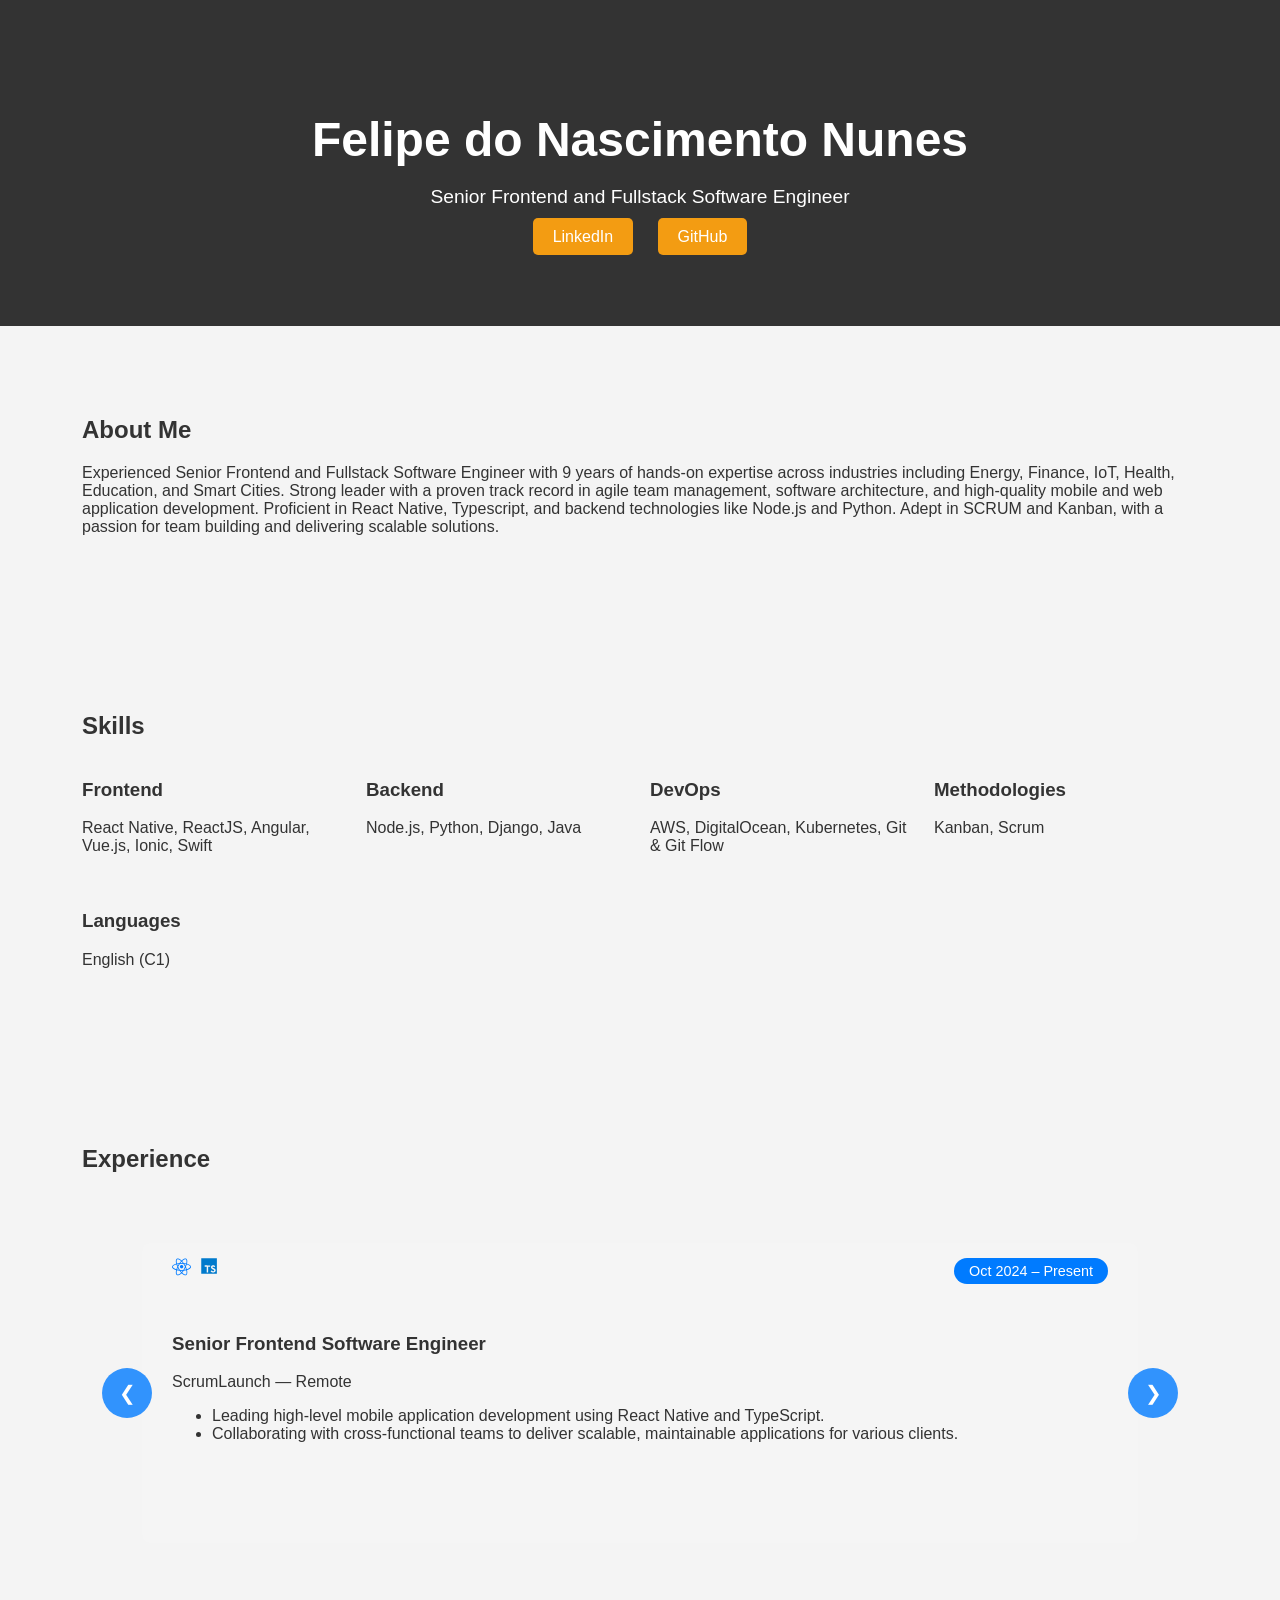
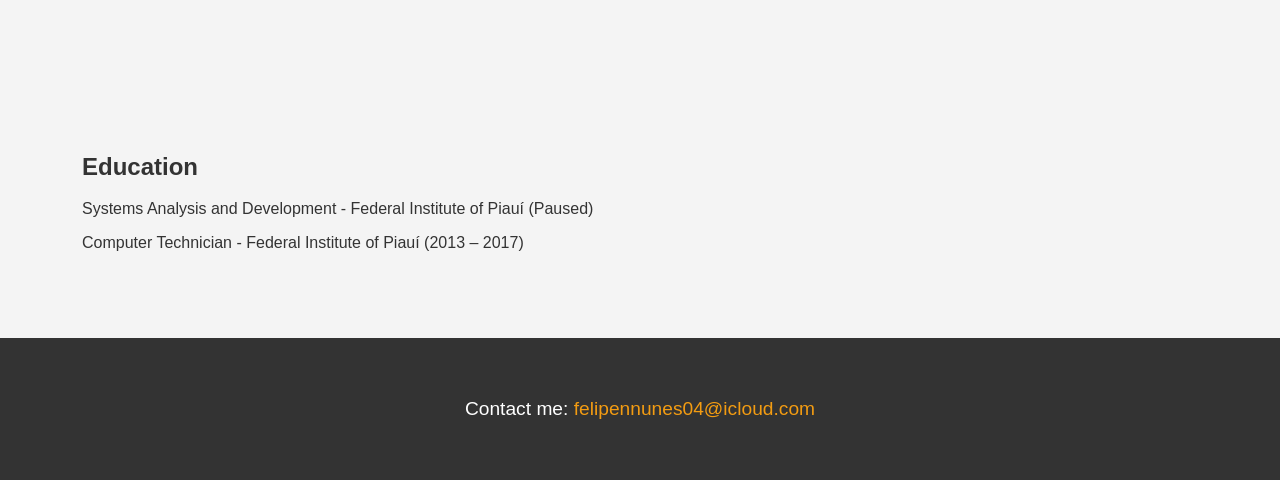
==== index.html @ 733cd01a "feat: create personal website" ====
<!DOCTYPE html>
<html lang="en">
<head>
  <meta charset="UTF-8">
  <meta name="viewport" content="width=device-width, initial-scale=1.0">
  <title>Felipe Nunes Portfolio</title>
  <link rel="stylesheet" href="styles.css">
  <link rel="stylesheet" href="https://cdnjs.cloudflare.com/ajax/libs/font-awesome/6.5.1/css/all.min.css">
</head>
<body>
  <header class="fade-in">
    <div class="container">
      <h1>Felipe do Nascimento Nunes</h1>
      <p>Senior Frontend and Fullstack Software Engineer</p>
      <a href="https://www.linkedin.com/in/felipennunes04" target="_blank">LinkedIn</a>
      <a href="https://github.com/FelipeNunes04" target="_blank">GitHub</a>
    </div>
  </header>

  <section id="about" class="fade-in">
    <div class="container">
      <h2>About Me</h2>
      <p>Experienced Senior Frontend and Fullstack Software Engineer with 9 years of hands-on expertise across industries including Energy, Finance, IoT, Health, Education, and Smart Cities. Strong leader with a proven track record in agile team management, software architecture, and high-quality mobile and web application development. Proficient in React Native, Typescript, and backend technologies like Node.js and Python. Adept in SCRUM and Kanban, with a passion for team building and delivering scalable solutions.</p>
    </div>
  </section>

  <section id="skills" class="fade-in">
    <div class="container">
      <h2>Skills</h2>
      <div class="skills-grid">
        <div>
          <h3>Frontend</h3>
          <p>React Native, ReactJS, Angular, Vue.js, Ionic, Swift</p>
        </div>
        <div>
          <h3>Backend</h3>
          <p>Node.js, Python, Django, Java</p>
        </div>
        <div>
          <h3>DevOps</h3>
          <p>AWS, DigitalOcean, Kubernetes, Git & Git Flow</p>
        </div>
        <div>
          <h3>Methodologies</h3>
          <p>Kanban, Scrum</p>
        </div>
        <div>
          <h3>Languages</h3>
          <p>English (C1)</p>
        </div>
      </div>
    </div>
  </section>

  <section id="experience" class="fade-in">
    <div class="container">
      <h2>Experience</h2>
      <div class="carousel-container">
        <button class="carousel-nav prev" aria-label="Previous">&#10094;</button>
        <div class="carousel">
          <div class="carousel-track">
            <div class="carousel-item active">
              <div class="experience-date">Oct 2024 – Present</div>
              <div class="tech-icons">
                <i class="fab fa-react" title="React Native"></i>
                <svg class="tech-icon" viewBox="0 0 128 128" title="TypeScript">
                    <path fill="#007acc" d="M2 63.91v62.5h125v-125H2zm100.73-5a15.56 15.56 0 017.82 4.5 20.58 20.58 0 013 4c0 .16-5.4 3.81-8.69 5.85-.12.08-.6-.44-1.13-1.23a7.09 7.09 0 00-5.87-3.53c-3.79-.26-6.23 1.73-6.21 5a4.58 4.58 0 00.54 2.34c.83 1.73 2.38 2.76 7.24 4.86 8.95 3.85 12.78 6.39 15.16 10 2.66 4 3.25 10.46 1.45 15.24-2 5.2-6.9 8.73-13.83 9.9a38.32 38.32 0 01-9.52-.1A23 23 0 0180 109.19c-1.15-1.27-3.39-4.58-3.25-4.82a9.34 9.34 0 011.15-.73l4.6-2.64 3.59-2.08.75 1.11a16.78 16.78 0 004.74 4.54c4 2.1 9.46 1.81 12.16-.62a5.43 5.43 0 00.69-6.92c-1-1.39-3-2.56-8.59-5-6.45-2.78-9.23-4.5-11.77-7.24a16.48 16.48 0 01-3.43-6.25 25 25 0 01-.22-8c1.33-6.23 6-10.58 12.82-11.87a31.66 31.66 0 019.49.26zm-29.34 5.24v5.12H57.16v46.23H45.65V69.26H29.38v-5a49.19 49.19 0 01.14-5.16c.06-.08 10-.12 22-.1h21.81z"/>
                </svg>
              </div>
              <h3>Senior Frontend Software Engineer</h3>
              <p>ScrumLaunch — Remote</p>
              <ul>
                <li>Leading high-level mobile application development using React Native and TypeScript.</li>
                <li>Collaborating with cross-functional teams to deliver scalable, maintainable applications for various clients.</li>
              </ul>
            </div>
            <div class="carousel-item">
              <div class="experience-date">Aug 2022 – Aug 2024</div>
              <div class="tech-icons">
                <i class="fab fa-react" title="React Native"></i>
                <svg class="tech-icon" viewBox="0 0 128 128" title="TypeScript">
                    <path fill="#007acc" d="M2 63.91v62.5h125v-125H2zm100.73-5a15.56 15.56 0 017.82 4.5 20.58 20.58 0 013 4c0 .16-5.4 3.81-8.69 5.85-.12.08-.6-.44-1.13-1.23a7.09 7.09 0 00-5.87-3.53c-3.79-.26-6.23 1.73-6.21 5a4.58 4.58 0 00.54 2.34c.83 1.73 2.38 2.76 7.24 4.86 8.95 3.85 12.78 6.39 15.16 10 2.66 4 3.25 10.46 1.45 15.24-2 5.2-6.9 8.73-13.83 9.9a38.32 38.32 0 01-9.52-.1A23 23 0 0180 109.19c-1.15-1.27-3.39-4.58-3.25-4.82a9.34 9.34 0 011.15-.73l4.6-2.64 3.59-2.08.75 1.11a16.78 16.78 0 004.74 4.54c4 2.1 9.46 1.81 12.16-.62a5.43 5.43 0 00.69-6.92c-1-1.39-3-2.56-8.59-5-6.45-2.78-9.23-4.5-11.77-7.24a16.48 16.48 0 01-3.43-6.25 25 25 0 01-.22-8c1.33-6.23 6-10.58 12.82-11.87a31.66 31.66 0 019.49.26zm-29.34 5.24v5.12H57.16v46.23H45.65V69.26H29.38v-5a49.19 49.19 0 01.14-5.16c.06-.08 10-.12 22-.1h21.81z"/>
                </svg>
              </div>
              <h3>Specialist Frontend Software Engineer</h3>
              <p>QAT Global — Remote</p>
              <ul>
                <li>Delivered high-performance mobile applications with React Native, Expo, and TypeScript.</li>
                <li>Led frontend development for large-scale projects, optimizing user experiences and performance.</li>
              </ul>
            </div>
            <div class="carousel-item">
              <div class="experience-date">Feb 2021 – Aug 2022</div>
              <div class="tech-icons">
                <i class="fab fa-react" title="React Native"></i>
                <i class="fab fa-node" title="Node.js"></i>
                <svg class="tech-icon" viewBox="0 0 128 128" title="TypeScript">
                    <path fill="#007acc" d="M2 63.91v62.5h125v-125H2zm100.73-5a15.56 15.56 0 017.82 4.5 20.58 20.58 0 013 4c0 .16-5.4 3.81-8.69 5.85-.12.08-.6-.44-1.13-1.23a7.09 7.09 0 00-5.87-3.53c-3.79-.26-6.23 1.73-6.21 5a4.58 4.58 0 00.54 2.34c.83 1.73 2.38 2.76 7.24 4.86 8.95 3.85 12.78 6.39 15.16 10 2.66 4 3.25 10.46 1.45 15.24-2 5.2-6.9 8.73-13.83 9.9a38.32 38.32 0 01-9.52-.1A23 23 0 0180 109.19c-1.15-1.27-3.39-4.58-3.25-4.82a9.34 9.34 0 011.15-.73l4.6-2.64 3.59-2.08.75 1.11a16.78 16.78 0 004.74 4.54c4 2.1 9.46 1.81 12.16-.62a5.43 5.43 0 00.69-6.92c-1-1.39-3-2.56-8.59-5-6.45-2.78-9.23-4.5-11.77-7.24a16.48 16.48 0 01-3.43-6.25 25 25 0 01-.22-8c1.33-6.23 6-10.58 12.82-11.87a31.66 31.66 0 019.49.26zm-29.34 5.24v5.12H57.16v46.23H45.65V69.26H29.38v-5a49.19 49.19 0 01.14-5.16c.06-.08 10-.12 22-.1h21.81z"/>
                </svg>
                <i class="fab fa-aws" title="AWS"></i>
                <i class="fas fa-cubes" title="Kubernetes"></i>
              </div>
              <h3>Senior Fullstack Software Engineer</h3>
              <p>Invillia — Remote</p>
              <ul>
                <li>Designed and built scalable solutions using React Native, Node.js, and TypeScript.</li>
                <li>Implemented API solutions on AWS and managed containerized environments with Kubernetes.</li>
                <li>Collaborated with global teams to deliver products with a focus on cloud-native architecture.</li>
              </ul>
            </div>
            <div class="carousel-item">
              <div class="experience-date">Nov 2019 – Oct 2020</div>
              <div class="tech-icons">
                <i class="fab fa-react" title="React Native"></i>
                <svg class="tech-icon" viewBox="0 0 128 128" title="TypeScript">
                    <path fill="#007acc" d="M2 63.91v62.5h125v-125H2zm100.73-5a15.56 15.56 0 017.82 4.5 20.58 20.58 0 013 4c0 .16-5.4 3.81-8.69 5.85-.12.08-.6-.44-1.13-1.23a7.09 7.09 0 00-5.87-3.53c-3.79-.26-6.23 1.73-6.21 5a4.58 4.58 0 00.54 2.34c.83 1.73 2.38 2.76 7.24 4.86 8.95 3.85 12.78 6.39 15.16 10 2.66 4 3.25 10.46 1.45 15.24-2 5.2-6.9 8.73-13.83 9.9a38.32 38.32 0 01-9.52-.1A23 23 0 0180 109.19c-1.15-1.27-3.39-4.58-3.25-4.82a9.34 9.34 0 011.15-.73l4.6-2.64 3.59-2.08.75 1.11a16.78 16.78 0 004.74 4.54c4 2.1 9.46 1.81 12.16-.62a5.43 5.43 0 00.69-6.92c-1-1.39-3-2.56-8.59-5-6.45-2.78-9.23-4.5-11.77-7.24a16.48 16.48 0 01-3.43-6.25 25 25 0 01-.22-8c1.33-6.23 6-10.58 12.82-11.87a31.66 31.66 0 019.49.26zm-29.34 5.24v5.12H57.16v46.23H45.65V69.26H29.38v-5a49.19 49.19 0 01.14-5.16c.06-.08 10-.12 22-.1h21.81z"/>
                </svg>
              </div>
              <h3>Freelance Mobile Developer</h3>
              <p>Agência Empire — Remote</p>
              <ul>
                <li>Developed the Rastrek mobile application for Android and iOS platforms using React Native and TypeScript.</li>
                <li>Managed the end-to-end mobile development process from design to deployment.</li>
              </ul>
            </div>
            <div class="carousel-item">
              <div class="experience-date">Mar 2019 – Feb 2021</div>
              <div class="tech-icons">
                <i class="fab fa-react" title="React Native"></i>
                <i class="fab fa-angular" title="Angular"></i>
                <i class="fab fa-python" title="Python"></i>
                <svg class="tech-icon" viewBox="0 0 128 128" title="TypeScript">
                    <path fill="#007acc" d="M2 63.91v62.5h125v-125H2zm100.73-5a15.56 15.56 0 017.82 4.5 20.58 20.58 0 013 4c0 .16-5.4 3.81-8.69 5.85-.12.08-.6-.44-1.13-1.23a7.09 7.09 0 00-5.87-3.53c-3.79-.26-6.23 1.73-6.21 5a4.58 4.58 0 00.54 2.34c.83 1.73 2.38 2.76 7.24 4.86 8.95 3.85 12.78 6.39 15.16 10 2.66 4 3.25 10.46 1.45 15.24-2 5.2-6.9 8.73-13.83 9.9a38.32 38.32 0 01-9.52-.1A23 23 0 0180 109.19c-1.15-1.27-3.39-4.58-3.25-4.82a9.34 9.34 0 011.15-.73l4.6-2.64 3.59-2.08.75 1.11a16.78 16.78 0 004.74 4.54c4 2.1 9.46 1.81 12.16-.62a5.43 5.43 0 00.69-6.92c-1-1.39-3-2.56-8.59-5-6.45-2.78-9.23-4.5-11.77-7.24a16.48 16.48 0 01-3.43-6.25 25 25 0 01-.22-8c1.33-6.23 6-10.58 12.82-11.87a31.66 31.66 0 019.49.26zm-29.34 5.24v5.12H57.16v46.23H45.65V69.26H29.38v-5a49.19 49.19 0 01.14-5.16c.06-.08 10-.12 22-.1h21.81z"/>
                </svg>
              </div>
              <h3>Senior Fullstack Software Engineer</h3>
              <p>Zasso Group — Remote</p>
              <ul>
                <li>Contributed to internal product development using React Native for mobile, and Django and Angular for web platforms.</li>
                <li>Designed cloud architecture solutions on AWS.</li>
              </ul>
            </div>
            <div class="carousel-item">
              <div class="experience-date">Dec 2018 – Aug 2020</div>
              <div class="tech-icons">
                <i class="fab fa-react" title="React Native"></i>
                <i class="fab fa-vuejs" title="Vue.js"></i>
                <i class="fab fa-node" title="Node.js"></i>
              </div>
              <h3>Fullstack Freelance Developer</h3>
              <p>Organize-Here — Remote</p>
              <ul>
                <li>Worked on app development using React Native, Vue.js, and Node.js.</li>
                <li>Delivered optimized and scalable solutions to enhance user experiences.</li>
              </ul>
            </div>
            <div class="carousel-item">
              <div class="experience-date">Dec 2018 – Mar 2019</div>
              <div class="tech-icons">
                <i class="fab fa-angular" title="Angular"></i>
                <i class="fab fa-python" title="Python"></i>
                <svg class="tech-icon" viewBox="0 0 128 128" title="TypeScript">
                    <path fill="#007acc" d="M2 63.91v62.5h125v-125H2zm100.73-5a15.56 15.56 0 017.82 4.5 20.58 20.58 0 013 4c0 .16-5.4 3.81-8.69 5.85-.12.08-.6-.44-1.13-1.23a7.09 7.09 0 00-5.87-3.53c-3.79-.26-6.23 1.73-6.21 5a4.58 4.58 0 00.54 2.34c.83 1.73 2.38 2.76 7.24 4.86 8.95 3.85 12.78 6.39 15.16 10 2.66 4 3.25 10.46 1.45 15.24-2 5.2-6.9 8.73-13.83 9.9a38.32 38.32 0 01-9.52-.1A23 23 0 0180 109.19c-1.15-1.27-3.39-4.58-3.25-4.82a9.34 9.34 0 011.15-.73l4.6-2.64 3.59-2.08.75 1.11a16.78 16.78 0 004.74 4.54c4 2.1 9.46 1.81 12.16-.62a5.43 5.43 0 00.69-6.92c-1-1.39-3-2.56-8.59-5-6.45-2.78-9.23-4.5-11.77-7.24a16.48 16.48 0 01-3.43-6.25 25 25 0 01-.22-8c1.33-6.23 6-10.58 12.82-11.87a31.66 31.66 0 019.49.26zm-29.34 5.24v5.12H57.16v46.23H45.65V69.26H29.38v-5a49.19 49.19 0 01.14-5.16c.06-.08 10-.12 22-.1h21.81z"/>
                </svg>
              </div>
              <h3>Contracted Fullstack Developer</h3>
              <p>Camaro Electric — Remote</p>
              <ul>
                <li>Developed client projects utilizing Python with Django and Angular, focusing on delivering efficient solutions.</li>
              </ul>
            </div>
            <div class="carousel-item">
              <div class="experience-date">Mar 2018 – Nov 2018</div>
              <div class="tech-icons">
                <i class="fab fa-swift" title="Swift"></i>
                <i class="fab fa-python" title="Python"></i>
                <i class="fab fa-angular" title="Angular"></i>
                <svg class="tech-icon" viewBox="0 0 128 128" title="TypeScript">
                    <path fill="#007acc" d="M2 63.91v62.5h125v-125H2zm100.73-5a15.56 15.56 0 017.82 4.5 20.58 20.58 0 013 4c0 .16-5.4 3.81-8.69 5.85-.12.08-.6-.44-1.13-1.23a7.09 7.09 0 00-5.87-3.53c-3.79-.26-6.23 1.73-6.21 5a4.58 4.58 0 00.54 2.34c.83 1.73 2.38 2.76 7.24 4.86 8.95 3.85 12.78 6.39 15.16 10 2.66 4 3.25 10.46 1.45 15.24-2 5.2-6.9 8.73-13.83 9.9a38.32 38.32 0 01-9.52-.1A23 23 0 0180 109.19c-1.15-1.27-3.39-4.58-3.25-4.82a9.34 9.34 0 011.15-.73l4.6-2.64 3.59-2.08.75 1.11a16.78 16.78 0 004.74 4.54c4 2.1 9.46 1.81 12.16-.62a5.43 5.43 0 00.69-6.92c-1-1.39-3-2.56-8.59-5-6.45-2.78-9.23-4.5-11.77-7.24a16.48 16.48 0 01-3.43-6.25 25 25 0 01-.22-8c1.33-6.23 6-10.58 12.82-11.87a31.66 31.66 0 019.49.26zm-29.34 5.24v5.12H57.16v46.23H45.65V69.26H29.38v-5a49.19 49.19 0 01.14-5.16c.06-.08 10-.12 22-.1h21.81z"/>
                </svg>
              </div>
              <h3>Freelance Fullstack Developer</h3>
              <p>DV&T Solutions — Remote</p>
              <ul>
                <li>Led development of iOS applications with Swift and backend APIs using Django and Angular.</li>
              </ul>
            </div>
            <div class="carousel-item">
              <div class="experience-date">Nov 2017 – Dec 2018</div>
              <div class="tech-icons">
                <i class="fab fa-python" title="Python"></i>
                <i class="fab fa-node" title="Node.js"></i>
                <i class="fab fa-angular" title="Angular"></i>
                <svg class="tech-icon" viewBox="0 0 128 128" title="TypeScript">
                    <path fill="#007acc" d="M2 63.91v62.5h125v-125H2zm100.73-5a15.56 15.56 0 017.82 4.5 20.58 20.58 0 013 4c0 .16-5.4 3.81-8.69 5.85-.12.08-.6-.44-1.13-1.23a7.09 7.09 0 00-5.87-3.53c-3.79-.26-6.23 1.73-6.21 5a4.58 4.58 0 00.54 2.34c.83 1.73 2.38 2.76 7.24 4.86 8.95 3.85 12.78 6.39 15.16 10 2.66 4 3.25 10.46 1.45 15.24-2 5.2-6.9 8.73-13.83 9.9a38.32 38.32 0 01-9.52-.1A23 23 0 0180 109.19c-1.15-1.27-3.39-4.58-3.25-4.82a9.34 9.34 0 011.15-.73l4.6-2.64 3.59-2.08.75 1.11a16.78 16.78 0 004.74 4.54c4 2.1 9.46 1.81 12.16-.62a5.43 5.43 0 00.69-6.92c-1-1.39-3-2.56-8.59-5-6.45-2.78-9.23-4.5-11.77-7.24a16.48 16.48 0 01-3.43-6.25 25 25 0 01-.22-8c1.33-6.23 6-10.58 12.82-11.87a31.66 31.66 0 019.49.26zm-29.34 5.24v5.12H57.16v46.23H45.65V69.26H29.38v-5a49.19 49.19 0 01.14-5.16c.06-.08 10-.12 22-.1h21.81z"/>
                </svg>
                <i class="fab fa-vuejs" title="Vue.js"></i>
              </div>
              <h3>Fullstack Developer</h3>
              <p>Mambee's Software Factory, Federal Institute of Piauí — Remote</p>
              <ul>
                <li>Worked on multiple customer projects using Python (Django), Node.js, Angular, and Vue.js.</li>
                <li>Designed and implemented fullstack solutions for various clients.</li>
              </ul>
            </div>
            <div class="carousel-item">
              <div class="experience-date">Nov 2017 – Apr 2018</div>
              <div class="tech-icons">
                <i class="fab fa-angular" title="Angular"></i>
                <svg class="tech-icon" viewBox="0 0 128 128" title="TypeScript">
                    <path fill="#007acc" d="M2 63.91v62.5h125v-125H2zm100.73-5a15.56 15.56 0 017.82 4.5 20.58 20.58 0 013 4c0 .16-5.4 3.81-8.69 5.85-.12.08-.6-.44-1.13-1.23a7.09 7.09 0 00-5.87-3.53c-3.79-.26-6.23 1.73-6.21 5a4.58 4.58 0 00.54 2.34c.83 1.73 2.38 2.76 7.24 4.86 8.95 3.85 12.78 6.39 15.16 10 2.66 4 3.25 10.46 1.45 15.24-2 5.2-6.9 8.73-13.83 9.9a38.32 38.32 0 01-9.52-.1A23 23 0 0180 109.19c-1.15-1.27-3.39-4.58-3.25-4.82a9.34 9.34 0 011.15-.73l4.6-2.64 3.59-2.08.75 1.11a16.78 16.78 0 004.74 4.54c4 2.1 9.46 1.81 12.16-.62a5.43 5.43 0 00.69-6.92c-1-1.39-3-2.56-8.59-5-6.45-2.78-9.23-4.5-11.77-7.24a16.48 16.48 0 01-3.43-6.25 25 25 0 01-.22-8c1.33-6.23 6-10.58 12.82-11.87a31.66 31.66 0 019.49.26zm-29.34 5.24v5.12H57.16v46.23H45.65V69.26H29.38v-5a49.19 49.19 0 01.14-5.16c.06-.08 10-.12 22-.1h21.81z"/>
                </svg>
              </div>
              <h3>Frontend Developer</h3>
              <p>Municipality of Picos, PI — Remote</p>
              <ul>
                <li>Contributed to the Blue Zone Project for the city hall using Angular.</li>
              </ul>
            </div>
            <div class="carousel-item">
              <div class="experience-date">Since 2015</div>
              <div class="tech-icons">
                <i class="fab fa-js" title="JavaScript"></i>
              </div>
              <h3>Freelance Developer</h3>
              <p>Various Clients (Brazil) — Remote</p>
              <ul>
                <li>Developed custom software solutions across multiple industries using a wide range of technologies.</li>
              </ul>
            </div>
          </div>
        </div>
        <button class="carousel-nav next" aria-label="Next">&#10095;</button>
      </div>
    </div>
  </section>

  <section id="education" class="fade-in">
    <div class="container">
      <h2>Education</h2>
      <p>Systems Analysis and Development - Federal Institute of Piauí (Paused)</p>
      <p>Computer Technician - Federal Institute of Piauí (2013 – 2017)</p>
    </div>
  </section>

  <footer class="fade-in">
    <div class="container">
      <p class="contact-me">Contact me: <a href="mailto:felipennunes04@icloud.com">felipennunes04@icloud.com</a></p>
    </div>
  </footer>

  <script src="scripts.js"></script>
</body>
</html>
---- styles.css ----
/* General styles */
body {
    font-family: 'Helvetica Neue', Arial, sans-serif;
    margin: 0;
    padding: 0;
    background-color: #f4f4f4;
    color: #333;
    animation: fadeIn 1s ease-in-out;
  }
  
  h1, h2 {
    font-family: 'Montserrat', sans-serif;
  }
  
  .container {
    width: 90%;
    max-width: 1200px;
    margin: 0 auto;
    padding: 20px 0;
  }
  
  header {
    text-align: center;
    background-color: #333;
    color: white;
    padding: 60px 0;
  }
  
  header h1 {
    font-size: 3em;
    margin-bottom: 10px;
  }
  
  header p {
    font-size: 1.2em;
    margin-bottom: 20px;
  }
  
  header a {
    margin: 0 10px;
    padding: 10px 20px;
    background-color: #f39c12;
    color: white;
    text-decoration: none;
    border-radius: 5px;
  }
  
  header a:hover {
    background-color: #e67e22;
  }
  
  section {
    padding: 50px 20px;
  }
  
  .skills-grid {
    display: grid;
    grid-template-columns: repeat(auto-fit, minmax(250px, 1fr));
    gap: 20px;
  }
  
  .carousel-container {
    position: relative;
    width: 100%;
    overflow: hidden;
    padding: 20px 60px;
    box-sizing: border-box;
  }
  
  .carousel {
    overflow: hidden;
    padding: 30px 0;
    margin: 0 -20px;
  }
  
  .carousel-track {
    display: flex;
    transition: transform 0.5s ease-in-out;
    gap: 40px;
    padding: 0 20px;
  }
  
  .carousel-item {
    flex: 0 0 100%;
    padding: 40px 30px;
    background: rgba(255, 255, 255, 0.05);
    border-radius: 8px;
    position: relative;
    min-height: 300px;
    box-sizing: border-box;
    opacity: 1;
    transform: scale(0.98);
    transition: transform 0.3s ease-in-out;
  }
  
  .experience-date {
    position: absolute;
    top: 15px;
    right: 30px;
    background: #007bff;
    color: white;
    padding: 5px 15px;
    border-radius: 20px;
    font-size: 0.9em;
  }
  
  .carousel-nav {
    position: absolute;
    top: 50%;
    transform: translateY(-50%);
    background: rgba(0, 123, 255, 0.8);
    border: none;
    color: white;
    padding: 20px;
    cursor: pointer;
    border-radius: 50%;
    z-index: 10;
    transition: background-color 0.3s;
    width: 50px;
    height: 50px;
    display: flex;
    align-items: center;
    justify-content: center;
    font-size: 20px;
  }
  
  .carousel-nav:hover {
    background: rgba(0, 123, 255, 1);
  }
  
  .carousel-nav.prev {
    left: 20px;
  }
  
  .carousel-nav.next {
    right: 20px;
  }
  
  .carousel-item.active {
    transform: scale(1);
  }
  
  .carousel-item:not(.active) {
    pointer-events: none;
  }
  
  footer {
    background-color: #333;
    color: white;
    text-align: center;
    padding: 20px;
  }
  
  /* Animations */
  @keyframes fadeIn {
    from { opacity: 0; }
    to { opacity: 1; }
  }
  
  .fade-in {
    animation: fadeIn 1.5s ease-in-out;
  }
  
  .contact-me {
    font-size: 1.2em;
    margin-top: 20px;
  }
  
  .contact-me a {
    color: #f39c12;
    text-decoration: none;
  }
  
  .contact-me a:hover {
    color: #e67e22;
  }
  
  .tech-icons {
    position: absolute;
    top: 15px;
    left: 30px;
    display: flex;
    gap: 10px;
  }
  
  .tech-icons i {
    font-size: 1.2rem;
    color: #007bff;
    transition: transform 0.2s ease-in-out;
  }
  
  .tech-icons i:hover {
    transform: scale(1.2);
    color: #0056b3;
  }
  
  .carousel-item h3 {
    margin-top: 50px;
  }
  
  .tech-icon {
    width: 1em;
    height: 1em;
    display: inline-block;
    vertical-align: middle;
  }
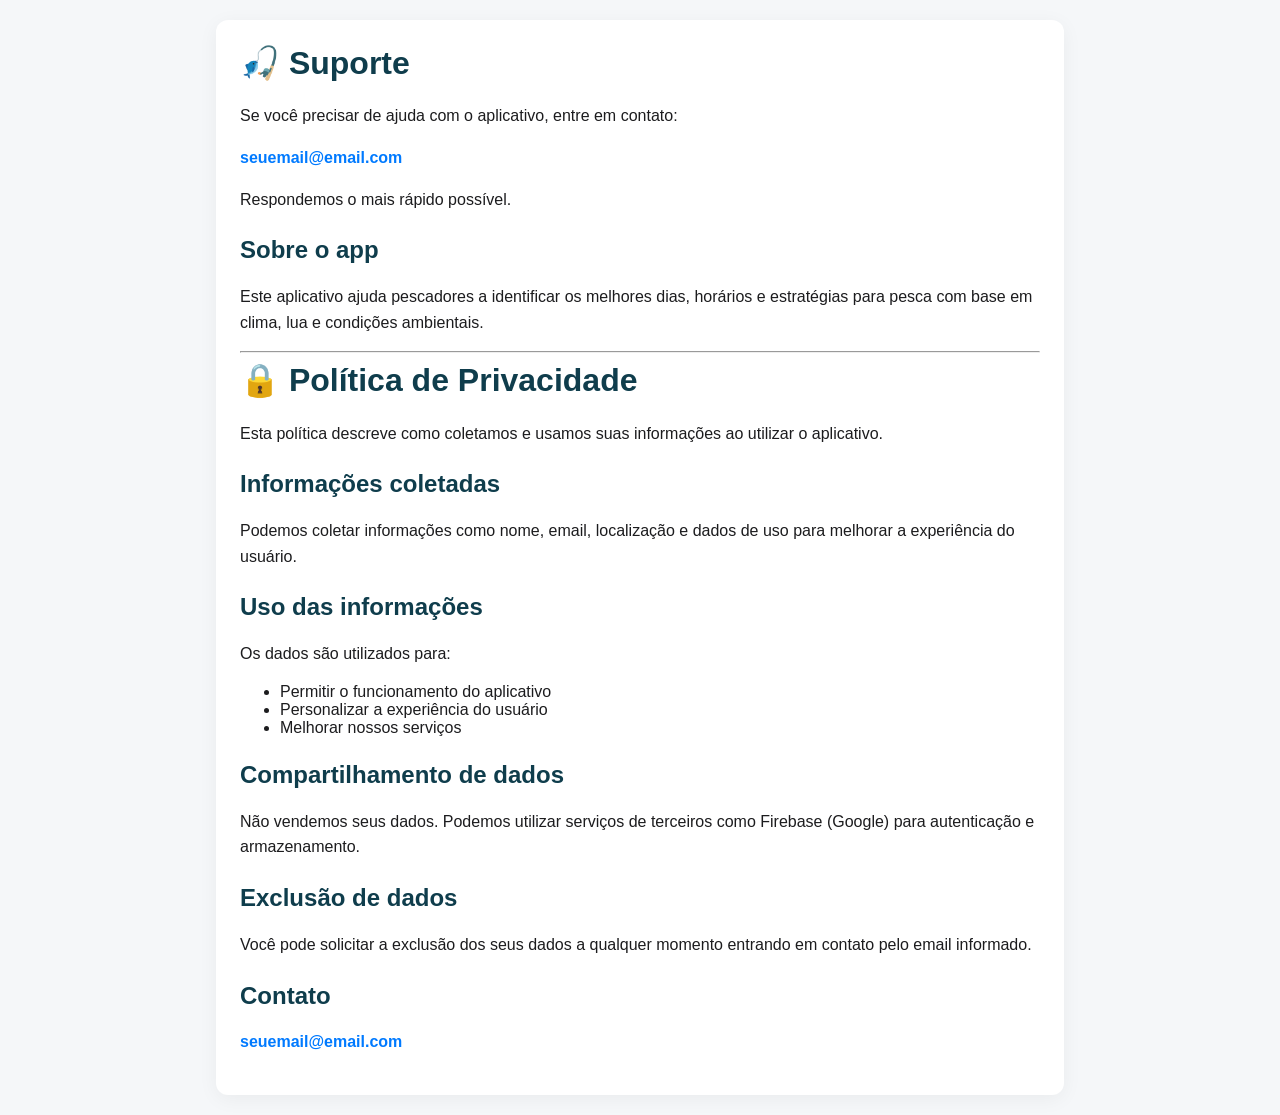
==== commit 20409360: "Update index.html" ====
--- a/index.html
+++ b/index.html
@@ -1,254 +1,79 @@
 <!DOCTYPE html>
-<html lang="en">
+<html lang="pt-BR">
 <head>
   <meta charset="UTF-8">
   <meta name="viewport" content="width=device-width, initial-scale=1.0">
-  <title>Felipe Nunes Portfolio</title>
-  <link rel="stylesheet" href="styles.css">
-  <link rel="stylesheet" href="https://cdnjs.cloudflare.com/ajax/libs/font-awesome/6.5.1/css/all.min.css">
+  <title>Suporte & Política de Privacidade</title>
+  <style>
+    body {
+      font-family: -apple-system, BlinkMacSystemFont, Arial, sans-serif;
+      margin: 0;
+      padding: 20px;
+      background: #f5f7f9;
+      color: #1c1c1e;
+    }
+    .container {
+      max-width: 800px;
+      margin: auto;
+      background: white;
+      padding: 24px;
+      border-radius: 12px;
+      box-shadow: 0 4px 20px rgba(0,0,0,0.05);
+    }
+    h1 {
+      margin-top: 0;
+      color: #0F3D4C;
+    }
+    h2 {
+      margin-top: 24px;
+      color: #0F3D4C;
+    }
+    p {
+      line-height: 1.6;
+    }
+    .email {
+      font-weight: bold;
+      color: #007aff;
+    }
+  </style>
 </head>
 <body>
-  <header class="fade-in">
-    <div class="container">
-      <h1>Felipe do Nascimento Nunes</h1>
-      <p>Senior Frontend and Fullstack Software Engineer</p>
-      <a href="https://www.linkedin.com/in/felipennunes04" target="_blank">LinkedIn</a>
-      <a href="https://github.com/FelipeNunes04" target="_blank">GitHub</a>
-    </div>
-  </header>
+  <div class="container">
+    
+    <h1>🎣 Suporte</h1>
+    <p>Se você precisar de ajuda com o aplicativo, entre em contato:</p>
+    <p class="email">seuemail@email.com</p>
+    <p>Respondemos o mais rápido possível.</p>
 
-  <section id="about" class="fade-in">
-    <div class="container">
-      <h2>About Me</h2>
-      <p>Experienced Senior Frontend and Fullstack Software Engineer with 9 years of hands-on expertise across industries including Energy, Finance, IoT, Health, Education, and Smart Cities. Strong leader with a proven track record in agile team management, software architecture, and high-quality mobile and web application development. Proficient in React Native, Typescript, and backend technologies like Node.js and Python. Adept in SCRUM and Kanban, with a passion for team building and delivering scalable solutions.</p>
-    </div>
-  </section>
+    <h2>Sobre o app</h2>
+    <p>Este aplicativo ajuda pescadores a identificar os melhores dias, horários e estratégias para pesca com base em clima, lua e condições ambientais.</p>
 
-  <section id="skills" class="fade-in">
-    <div class="container">
-      <h2>Skills</h2>
-      <div class="skills-grid">
-        <div>
-          <h3>Frontend</h3>
-          <p>React Native, ReactJS, Angular, Vue.js, Ionic, Swift</p>
-        </div>
-        <div>
-          <h3>Backend</h3>
-          <p>Node.js, Python, Django, Java</p>
-        </div>
-        <div>
-          <h3>DevOps</h3>
-          <p>AWS, DigitalOcean, Kubernetes, Git & Git Flow</p>
-        </div>
-        <div>
-          <h3>Methodologies</h3>
-          <p>Kanban, Scrum</p>
-        </div>
-        <div>
-          <h3>Languages</h3>
-          <p>English (C1)</p>
-        </div>
-      </div>
-    </div>
-  </section>
+    <hr>
 
-  <section id="experience" class="fade-in">
-    <div class="container">
-      <h2>Experience</h2>
-      <div class="carousel-container">
-        <button class="carousel-nav prev" aria-label="Previous">&#10094;</button>
-        <div class="carousel">
-          <div class="carousel-track">
-            <div class="carousel-item active">
-              <div class="experience-date">Oct 2024 – Present</div>
-              <div class="tech-icons">
-                <i class="fab fa-react" title="React Native"></i>
-                <svg class="tech-icon" viewBox="0 0 128 128" title="TypeScript">
-                    <path fill="#007acc" d="M2 63.91v62.5h125v-125H2zm100.73-5a15.56 15.56 0 017.82 4.5 20.58 20.58 0 013 4c0 .16-5.4 3.81-8.69 5.85-.12.08-.6-.44-1.13-1.23a7.09 7.09 0 00-5.87-3.53c-3.79-.26-6.23 1.73-6.21 5a4.58 4.58 0 00.54 2.34c.83 1.73 2.38 2.76 7.24 4.86 8.95 3.85 12.78 6.39 15.16 10 2.66 4 3.25 10.46 1.45 15.24-2 5.2-6.9 8.73-13.83 9.9a38.32 38.32 0 01-9.52-.1A23 23 0 0180 109.19c-1.15-1.27-3.39-4.58-3.25-4.82a9.34 9.34 0 011.15-.73l4.6-2.64 3.59-2.08.75 1.11a16.78 16.78 0 004.74 4.54c4 2.1 9.46 1.81 12.16-.62a5.43 5.43 0 00.69-6.92c-1-1.39-3-2.56-8.59-5-6.45-2.78-9.23-4.5-11.77-7.24a16.48 16.48 0 01-3.43-6.25 25 25 0 01-.22-8c1.33-6.23 6-10.58 12.82-11.87a31.66 31.66 0 019.49.26zm-29.34 5.24v5.12H57.16v46.23H45.65V69.26H29.38v-5a49.19 49.19 0 01.14-5.16c.06-.08 10-.12 22-.1h21.81z"/>
-                </svg>
-              </div>
-              <h3>Senior Frontend Software Engineer</h3>
-              <p>ScrumLaunch — Remote</p>
-              <ul>
-                <li>Leading high-level mobile application development using React Native and TypeScript.</li>
-                <li>Collaborating with cross-functional teams to deliver scalable, maintainable applications for various clients.</li>
-              </ul>
-            </div>
-            <div class="carousel-item">
-              <div class="experience-date">Aug 2022 – Aug 2024</div>
-              <div class="tech-icons">
-                <i class="fab fa-react" title="React Native"></i>
-                <svg class="tech-icon" viewBox="0 0 128 128" title="TypeScript">
-                    <path fill="#007acc" d="M2 63.91v62.5h125v-125H2zm100.73-5a15.56 15.56 0 017.82 4.5 20.58 20.58 0 013 4c0 .16-5.4 3.81-8.69 5.85-.12.08-.6-.44-1.13-1.23a7.09 7.09 0 00-5.87-3.53c-3.79-.26-6.23 1.73-6.21 5a4.58 4.58 0 00.54 2.34c.83 1.73 2.38 2.76 7.24 4.86 8.95 3.85 12.78 6.39 15.16 10 2.66 4 3.25 10.46 1.45 15.24-2 5.2-6.9 8.73-13.83 9.9a38.32 38.32 0 01-9.52-.1A23 23 0 0180 109.19c-1.15-1.27-3.39-4.58-3.25-4.82a9.34 9.34 0 011.15-.73l4.6-2.64 3.59-2.08.75 1.11a16.78 16.78 0 004.74 4.54c4 2.1 9.46 1.81 12.16-.62a5.43 5.43 0 00.69-6.92c-1-1.39-3-2.56-8.59-5-6.45-2.78-9.23-4.5-11.77-7.24a16.48 16.48 0 01-3.43-6.25 25 25 0 01-.22-8c1.33-6.23 6-10.58 12.82-11.87a31.66 31.66 0 019.49.26zm-29.34 5.24v5.12H57.16v46.23H45.65V69.26H29.38v-5a49.19 49.19 0 01.14-5.16c.06-.08 10-.12 22-.1h21.81z"/>
-                </svg>
-              </div>
-              <h3>Specialist Frontend Software Engineer</h3>
-              <p>QAT Global — Remote</p>
-              <ul>
-                <li>Delivered high-performance mobile applications with React Native, Expo, and TypeScript.</li>
-                <li>Led frontend development for large-scale projects, optimizing user experiences and performance.</li>
-              </ul>
-            </div>
-            <div class="carousel-item">
-              <div class="experience-date">Feb 2021 – Aug 2022</div>
-              <div class="tech-icons">
-                <i class="fab fa-react" title="React Native"></i>
-                <i class="fab fa-node" title="Node.js"></i>
-                <svg class="tech-icon" viewBox="0 0 128 128" title="TypeScript">
-                    <path fill="#007acc" d="M2 63.91v62.5h125v-125H2zm100.73-5a15.56 15.56 0 017.82 4.5 20.58 20.58 0 013 4c0 .16-5.4 3.81-8.69 5.85-.12.08-.6-.44-1.13-1.23a7.09 7.09 0 00-5.87-3.53c-3.79-.26-6.23 1.73-6.21 5a4.58 4.58 0 00.54 2.34c.83 1.73 2.38 2.76 7.24 4.86 8.95 3.85 12.78 6.39 15.16 10 2.66 4 3.25 10.46 1.45 15.24-2 5.2-6.9 8.73-13.83 9.9a38.32 38.32 0 01-9.52-.1A23 23 0 0180 109.19c-1.15-1.27-3.39-4.58-3.25-4.82a9.34 9.34 0 011.15-.73l4.6-2.64 3.59-2.08.75 1.11a16.78 16.78 0 004.74 4.54c4 2.1 9.46 1.81 12.16-.62a5.43 5.43 0 00.69-6.92c-1-1.39-3-2.56-8.59-5-6.45-2.78-9.23-4.5-11.77-7.24a16.48 16.48 0 01-3.43-6.25 25 25 0 01-.22-8c1.33-6.23 6-10.58 12.82-11.87a31.66 31.66 0 019.49.26zm-29.34 5.24v5.12H57.16v46.23H45.65V69.26H29.38v-5a49.19 49.19 0 01.14-5.16c.06-.08 10-.12 22-.1h21.81z"/>
-                </svg>
-                <i class="fab fa-aws" title="AWS"></i>
-                <i class="fas fa-cubes" title="Kubernetes"></i>
-              </div>
-              <h3>Senior Fullstack Software Engineer</h3>
-              <p>Invillia — Remote</p>
-              <ul>
-                <li>Designed and built scalable solutions using React Native, Node.js, and TypeScript.</li>
-                <li>Implemented API solutions on AWS and managed containerized environments with Kubernetes.</li>
-                <li>Collaborated with global teams to deliver products with a focus on cloud-native architecture.</li>
-              </ul>
-            </div>
-            <div class="carousel-item">
-              <div class="experience-date">Nov 2019 – Oct 2020</div>
-              <div class="tech-icons">
-                <i class="fab fa-react" title="React Native"></i>
-                <svg class="tech-icon" viewBox="0 0 128 128" title="TypeScript">
-                    <path fill="#007acc" d="M2 63.91v62.5h125v-125H2zm100.73-5a15.56 15.56 0 017.82 4.5 20.58 20.58 0 013 4c0 .16-5.4 3.81-8.69 5.85-.12.08-.6-.44-1.13-1.23a7.09 7.09 0 00-5.87-3.53c-3.79-.26-6.23 1.73-6.21 5a4.58 4.58 0 00.54 2.34c.83 1.73 2.38 2.76 7.24 4.86 8.95 3.85 12.78 6.39 15.16 10 2.66 4 3.25 10.46 1.45 15.24-2 5.2-6.9 8.73-13.83 9.9a38.32 38.32 0 01-9.52-.1A23 23 0 0180 109.19c-1.15-1.27-3.39-4.58-3.25-4.82a9.34 9.34 0 011.15-.73l4.6-2.64 3.59-2.08.75 1.11a16.78 16.78 0 004.74 4.54c4 2.1 9.46 1.81 12.16-.62a5.43 5.43 0 00.69-6.92c-1-1.39-3-2.56-8.59-5-6.45-2.78-9.23-4.5-11.77-7.24a16.48 16.48 0 01-3.43-6.25 25 25 0 01-.22-8c1.33-6.23 6-10.58 12.82-11.87a31.66 31.66 0 019.49.26zm-29.34 5.24v5.12H57.16v46.23H45.65V69.26H29.38v-5a49.19 49.19 0 01.14-5.16c.06-.08 10-.12 22-.1h21.81z"/>
-                </svg>
-              </div>
-              <h3>Freelance Mobile Developer</h3>
-              <p>Agência Empire — Remote</p>
-              <ul>
-                <li>Developed the Rastrek mobile application for Android and iOS platforms using React Native and TypeScript.</li>
-                <li>Managed the end-to-end mobile development process from design to deployment.</li>
-              </ul>
-            </div>
-            <div class="carousel-item">
-              <div class="experience-date">Mar 2019 – Feb 2021</div>
-              <div class="tech-icons">
-                <i class="fab fa-react" title="React Native"></i>
-                <i class="fab fa-angular" title="Angular"></i>
-                <i class="fab fa-python" title="Python"></i>
-                <svg class="tech-icon" viewBox="0 0 128 128" title="TypeScript">
-                    <path fill="#007acc" d="M2 63.91v62.5h125v-125H2zm100.73-5a15.56 15.56 0 017.82 4.5 20.58 20.58 0 013 4c0 .16-5.4 3.81-8.69 5.85-.12.08-.6-.44-1.13-1.23a7.09 7.09 0 00-5.87-3.53c-3.79-.26-6.23 1.73-6.21 5a4.58 4.58 0 00.54 2.34c.83 1.73 2.38 2.76 7.24 4.86 8.95 3.85 12.78 6.39 15.16 10 2.66 4 3.25 10.46 1.45 15.24-2 5.2-6.9 8.73-13.83 9.9a38.32 38.32 0 01-9.52-.1A23 23 0 0180 109.19c-1.15-1.27-3.39-4.58-3.25-4.82a9.34 9.34 0 011.15-.73l4.6-2.64 3.59-2.08.75 1.11a16.78 16.78 0 004.74 4.54c4 2.1 9.46 1.81 12.16-.62a5.43 5.43 0 00.69-6.92c-1-1.39-3-2.56-8.59-5-6.45-2.78-9.23-4.5-11.77-7.24a16.48 16.48 0 01-3.43-6.25 25 25 0 01-.22-8c1.33-6.23 6-10.58 12.82-11.87a31.66 31.66 0 019.49.26zm-29.34 5.24v5.12H57.16v46.23H45.65V69.26H29.38v-5a49.19 49.19 0 01.14-5.16c.06-.08 10-.12 22-.1h21.81z"/>
-                </svg>
-              </div>
-              <h3>Senior Fullstack Software Engineer</h3>
-              <p>Zasso Group — Remote</p>
-              <ul>
-                <li>Contributed to internal product development using React Native for mobile, and Django and Angular for web platforms.</li>
-                <li>Designed cloud architecture solutions on AWS.</li>
-              </ul>
-            </div>
-            <div class="carousel-item">
-              <div class="experience-date">Dec 2018 – Aug 2020</div>
-              <div class="tech-icons">
-                <i class="fab fa-react" title="React Native"></i>
-                <i class="fab fa-vuejs" title="Vue.js"></i>
-                <i class="fab fa-node" title="Node.js"></i>
-              </div>
-              <h3>Fullstack Freelance Developer</h3>
-              <p>Organize-Here — Remote</p>
-              <ul>
-                <li>Worked on app development using React Native, Vue.js, and Node.js.</li>
-                <li>Delivered optimized and scalable solutions to enhance user experiences.</li>
-              </ul>
-            </div>
-            <div class="carousel-item">
-              <div class="experience-date">Dec 2018 – Mar 2019</div>
-              <div class="tech-icons">
-                <i class="fab fa-angular" title="Angular"></i>
-                <i class="fab fa-python" title="Python"></i>
-                <svg class="tech-icon" viewBox="0 0 128 128" title="TypeScript">
-                    <path fill="#007acc" d="M2 63.91v62.5h125v-125H2zm100.73-5a15.56 15.56 0 017.82 4.5 20.58 20.58 0 013 4c0 .16-5.4 3.81-8.69 5.85-.12.08-.6-.44-1.13-1.23a7.09 7.09 0 00-5.87-3.53c-3.79-.26-6.23 1.73-6.21 5a4.58 4.58 0 00.54 2.34c.83 1.73 2.38 2.76 7.24 4.86 8.95 3.85 12.78 6.39 15.16 10 2.66 4 3.25 10.46 1.45 15.24-2 5.2-6.9 8.73-13.83 9.9a38.32 38.32 0 01-9.52-.1A23 23 0 0180 109.19c-1.15-1.27-3.39-4.58-3.25-4.82a9.34 9.34 0 011.15-.73l4.6-2.64 3.59-2.08.75 1.11a16.78 16.78 0 004.74 4.54c4 2.1 9.46 1.81 12.16-.62a5.43 5.43 0 00.69-6.92c-1-1.39-3-2.56-8.59-5-6.45-2.78-9.23-4.5-11.77-7.24a16.48 16.48 0 01-3.43-6.25 25 25 0 01-.22-8c1.33-6.23 6-10.58 12.82-11.87a31.66 31.66 0 019.49.26zm-29.34 5.24v5.12H57.16v46.23H45.65V69.26H29.38v-5a49.19 49.19 0 01.14-5.16c.06-.08 10-.12 22-.1h21.81z"/>
-                </svg>
-              </div>
-              <h3>Contracted Fullstack Developer</h3>
-              <p>Camaro Electric — Remote</p>
-              <ul>
-                <li>Developed client projects utilizing Python with Django and Angular, focusing on delivering efficient solutions.</li>
-              </ul>
-            </div>
-            <div class="carousel-item">
-              <div class="experience-date">Mar 2018 – Nov 2018</div>
-              <div class="tech-icons">
-                <i class="fab fa-swift" title="Swift"></i>
-                <i class="fab fa-python" title="Python"></i>
-                <i class="fab fa-angular" title="Angular"></i>
-                <svg class="tech-icon" viewBox="0 0 128 128" title="TypeScript">
-                    <path fill="#007acc" d="M2 63.91v62.5h125v-125H2zm100.73-5a15.56 15.56 0 017.82 4.5 20.58 20.58 0 013 4c0 .16-5.4 3.81-8.69 5.85-.12.08-.6-.44-1.13-1.23a7.09 7.09 0 00-5.87-3.53c-3.79-.26-6.23 1.73-6.21 5a4.58 4.58 0 00.54 2.34c.83 1.73 2.38 2.76 7.24 4.86 8.95 3.85 12.78 6.39 15.16 10 2.66 4 3.25 10.46 1.45 15.24-2 5.2-6.9 8.73-13.83 9.9a38.32 38.32 0 01-9.52-.1A23 23 0 0180 109.19c-1.15-1.27-3.39-4.58-3.25-4.82a9.34 9.34 0 011.15-.73l4.6-2.64 3.59-2.08.75 1.11a16.78 16.78 0 004.74 4.54c4 2.1 9.46 1.81 12.16-.62a5.43 5.43 0 00.69-6.92c-1-1.39-3-2.56-8.59-5-6.45-2.78-9.23-4.5-11.77-7.24a16.48 16.48 0 01-3.43-6.25 25 25 0 01-.22-8c1.33-6.23 6-10.58 12.82-11.87a31.66 31.66 0 019.49.26zm-29.34 5.24v5.12H57.16v46.23H45.65V69.26H29.38v-5a49.19 49.19 0 01.14-5.16c.06-.08 10-.12 22-.1h21.81z"/>
-                </svg>
-              </div>
-              <h3>Freelance Fullstack Developer</h3>
-              <p>DV&T Solutions — Remote</p>
-              <ul>
-                <li>Led development of iOS applications with Swift and backend APIs using Django and Angular.</li>
-              </ul>
-            </div>
-            <div class="carousel-item">
-              <div class="experience-date">Nov 2017 – Dec 2018</div>
-              <div class="tech-icons">
-                <i class="fab fa-python" title="Python"></i>
-                <i class="fab fa-node" title="Node.js"></i>
-                <i class="fab fa-angular" title="Angular"></i>
-                <svg class="tech-icon" viewBox="0 0 128 128" title="TypeScript">
-                    <path fill="#007acc" d="M2 63.91v62.5h125v-125H2zm100.73-5a15.56 15.56 0 017.82 4.5 20.58 20.58 0 013 4c0 .16-5.4 3.81-8.69 5.85-.12.08-.6-.44-1.13-1.23a7.09 7.09 0 00-5.87-3.53c-3.79-.26-6.23 1.73-6.21 5a4.58 4.58 0 00.54 2.34c.83 1.73 2.38 2.76 7.24 4.86 8.95 3.85 12.78 6.39 15.16 10 2.66 4 3.25 10.46 1.45 15.24-2 5.2-6.9 8.73-13.83 9.9a38.32 38.32 0 01-9.52-.1A23 23 0 0180 109.19c-1.15-1.27-3.39-4.58-3.25-4.82a9.34 9.34 0 011.15-.73l4.6-2.64 3.59-2.08.75 1.11a16.78 16.78 0 004.74 4.54c4 2.1 9.46 1.81 12.16-.62a5.43 5.43 0 00.69-6.92c-1-1.39-3-2.56-8.59-5-6.45-2.78-9.23-4.5-11.77-7.24a16.48 16.48 0 01-3.43-6.25 25 25 0 01-.22-8c1.33-6.23 6-10.58 12.82-11.87a31.66 31.66 0 019.49.26zm-29.34 5.24v5.12H57.16v46.23H45.65V69.26H29.38v-5a49.19 49.19 0 01.14-5.16c.06-.08 10-.12 22-.1h21.81z"/>
-                </svg>
-                <i class="fab fa-vuejs" title="Vue.js"></i>
-              </div>
-              <h3>Fullstack Developer</h3>
-              <p>Mambee's Software Factory, Federal Institute of Piauí — Remote</p>
-              <ul>
-                <li>Worked on multiple customer projects using Python (Django), Node.js, Angular, and Vue.js.</li>
-                <li>Designed and implemented fullstack solutions for various clients.</li>
-              </ul>
-            </div>
-            <div class="carousel-item">
-              <div class="experience-date">Nov 2017 – Apr 2018</div>
-              <div class="tech-icons">
-                <i class="fab fa-angular" title="Angular"></i>
-                <svg class="tech-icon" viewBox="0 0 128 128" title="TypeScript">
-                    <path fill="#007acc" d="M2 63.91v62.5h125v-125H2zm100.73-5a15.56 15.56 0 017.82 4.5 20.58 20.58 0 013 4c0 .16-5.4 3.81-8.69 5.85-.12.08-.6-.44-1.13-1.23a7.09 7.09 0 00-5.87-3.53c-3.79-.26-6.23 1.73-6.21 5a4.58 4.58 0 00.54 2.34c.83 1.73 2.38 2.76 7.24 4.86 8.95 3.85 12.78 6.39 15.16 10 2.66 4 3.25 10.46 1.45 15.24-2 5.2-6.9 8.73-13.83 9.9a38.32 38.32 0 01-9.52-.1A23 23 0 0180 109.19c-1.15-1.27-3.39-4.58-3.25-4.82a9.34 9.34 0 011.15-.73l4.6-2.64 3.59-2.08.75 1.11a16.78 16.78 0 004.74 4.54c4 2.1 9.46 1.81 12.16-.62a5.43 5.43 0 00.69-6.92c-1-1.39-3-2.56-8.59-5-6.45-2.78-9.23-4.5-11.77-7.24a16.48 16.48 0 01-3.43-6.25 25 25 0 01-.22-8c1.33-6.23 6-10.58 12.82-11.87a31.66 31.66 0 019.49.26zm-29.34 5.24v5.12H57.16v46.23H45.65V69.26H29.38v-5a49.19 49.19 0 01.14-5.16c.06-.08 10-.12 22-.1h21.81z"/>
-                </svg>
-              </div>
-              <h3>Frontend Developer</h3>
-              <p>Municipality of Picos, PI — Remote</p>
-              <ul>
-                <li>Contributed to the Blue Zone Project for the city hall using Angular.</li>
-              </ul>
-            </div>
-            <div class="carousel-item">
-              <div class="experience-date">Since 2015</div>
-              <div class="tech-icons">
-                <i class="fab fa-js" title="JavaScript"></i>
-              </div>
-              <h3>Freelance Developer</h3>
-              <p>Various Clients (Brazil) — Remote</p>
-              <ul>
-                <li>Developed custom software solutions across multiple industries using a wide range of technologies.</li>
-              </ul>
-            </div>
-          </div>
-        </div>
-        <button class="carousel-nav next" aria-label="Next">&#10095;</button>
-      </div>
-    </div>
-  </section>
+    <h1>🔒 Política de Privacidade</h1>
 
-  <section id="education" class="fade-in">
-    <div class="container">
-      <h2>Education</h2>
-      <p>Systems Analysis and Development - Federal Institute of Piauí (Paused)</p>
-      <p>Computer Technician - Federal Institute of Piauí (2013 – 2017)</p>
-    </div>
-  </section>
+    <p>Esta política descreve como coletamos e usamos suas informações ao utilizar o aplicativo.</p>
 
-  <footer class="fade-in">
-    <div class="container">
-      <p class="contact-me">Contact me: <a href="mailto:felipennunes04@icloud.com">felipennunes04@icloud.com</a></p>
-    </div>
-  </footer>
+    <h2>Informações coletadas</h2>
+    <p>Podemos coletar informações como nome, email, localização e dados de uso para melhorar a experiência do usuário.</p>
 
-  <script src="scripts.js"></script>
+    <h2>Uso das informações</h2>
+    <p>Os dados são utilizados para:</p>
+    <ul>
+      <li>Permitir o funcionamento do aplicativo</li>
+      <li>Personalizar a experiência do usuário</li>
+      <li>Melhorar nossos serviços</li>
+    </ul>
+
+    <h2>Compartilhamento de dados</h2>
+    <p>Não vendemos seus dados. Podemos utilizar serviços de terceiros como Firebase (Google) para autenticação e armazenamento.</p>
+
+    <h2>Exclusão de dados</h2>
+    <p>Você pode solicitar a exclusão dos seus dados a qualquer momento entrando em contato pelo email informado.</p>
+
+    <h2>Contato</h2>
+    <p class="email">seuemail@email.com</p>
+
+  </div>
 </body>
 </html>
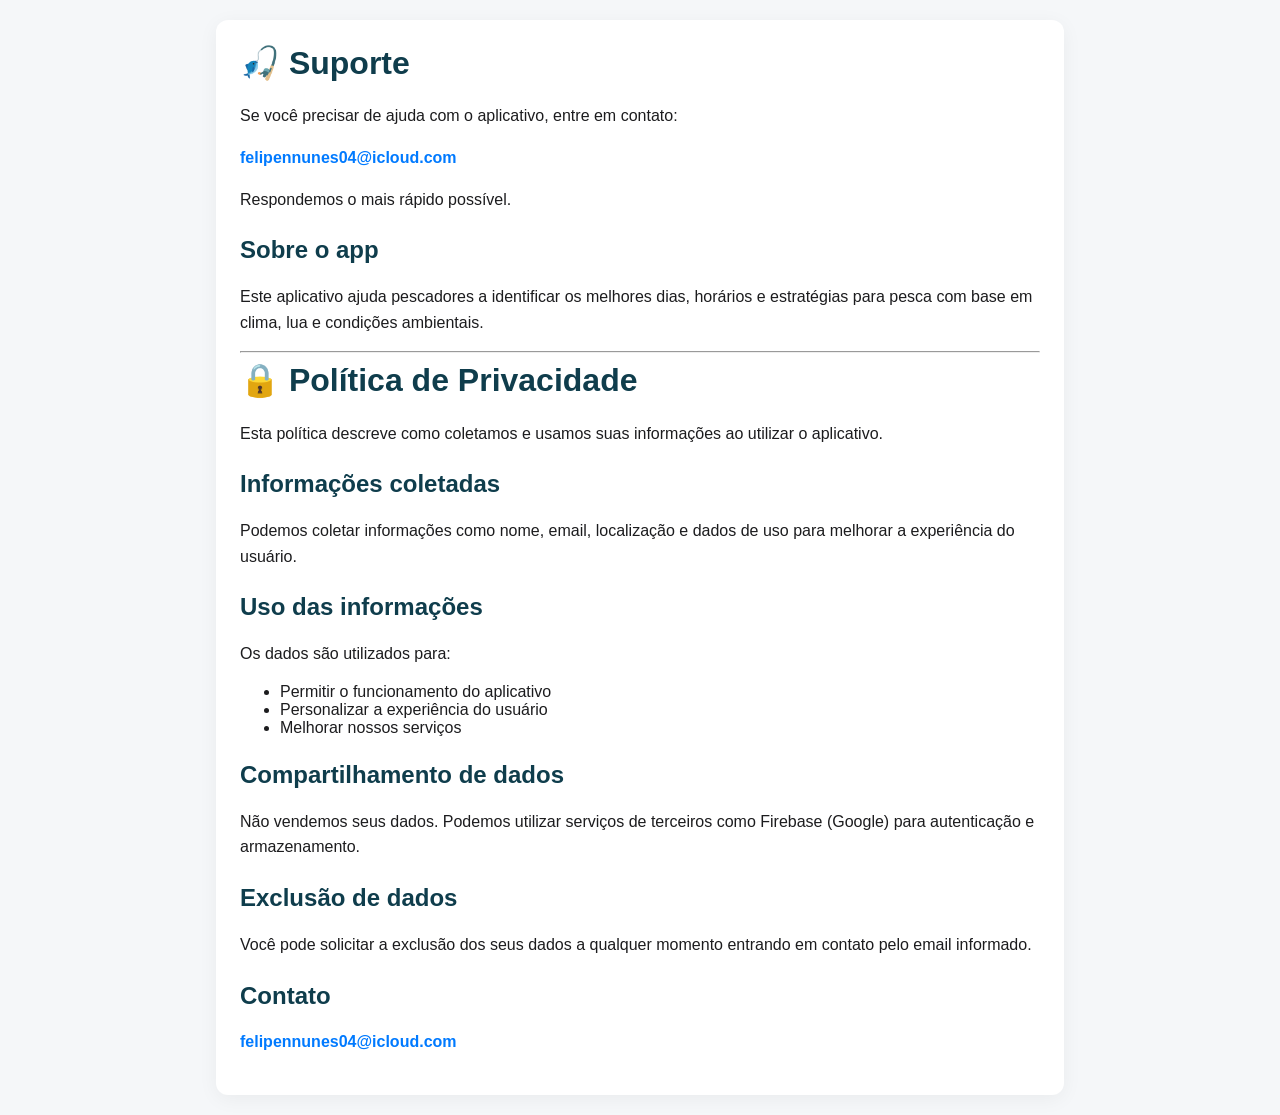
==== commit 69f36f2c: "Update index.html" ====
--- a/index.html
+++ b/index.html
@@ -42,7 +42,7 @@
     
     <h1>🎣 Suporte</h1>
     <p>Se você precisar de ajuda com o aplicativo, entre em contato:</p>
-    <p class="email">seuemail@email.com</p>
+    <p class="email">felipennunes04@icloud.com</p>
     <p>Respondemos o mais rápido possível.</p>
 
     <h2>Sobre o app</h2>
@@ -72,7 +72,7 @@
     <p>Você pode solicitar a exclusão dos seus dados a qualquer momento entrando em contato pelo email informado.</p>
 
     <h2>Contato</h2>
-    <p class="email">seuemail@email.com</p>
+    <p class="email">felipennunes04@icloud.com</p>
 
   </div>
 </body>
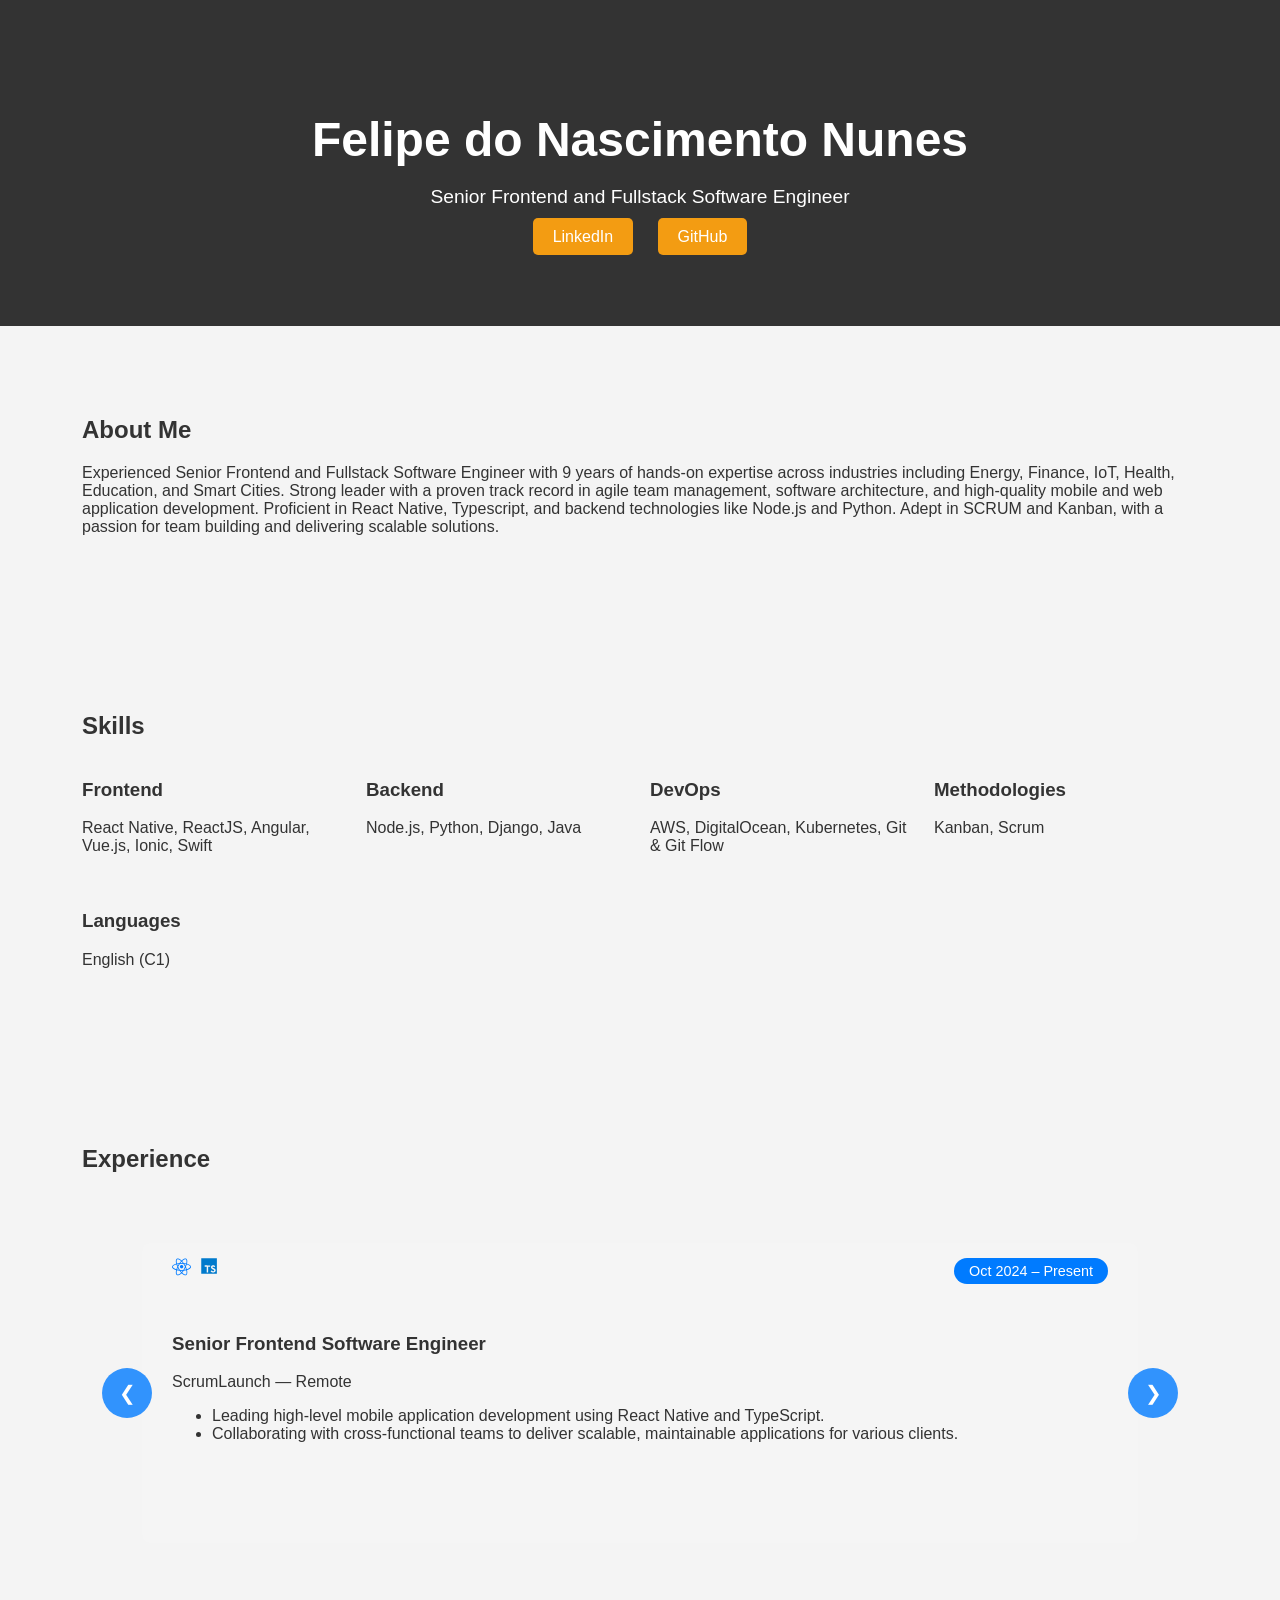
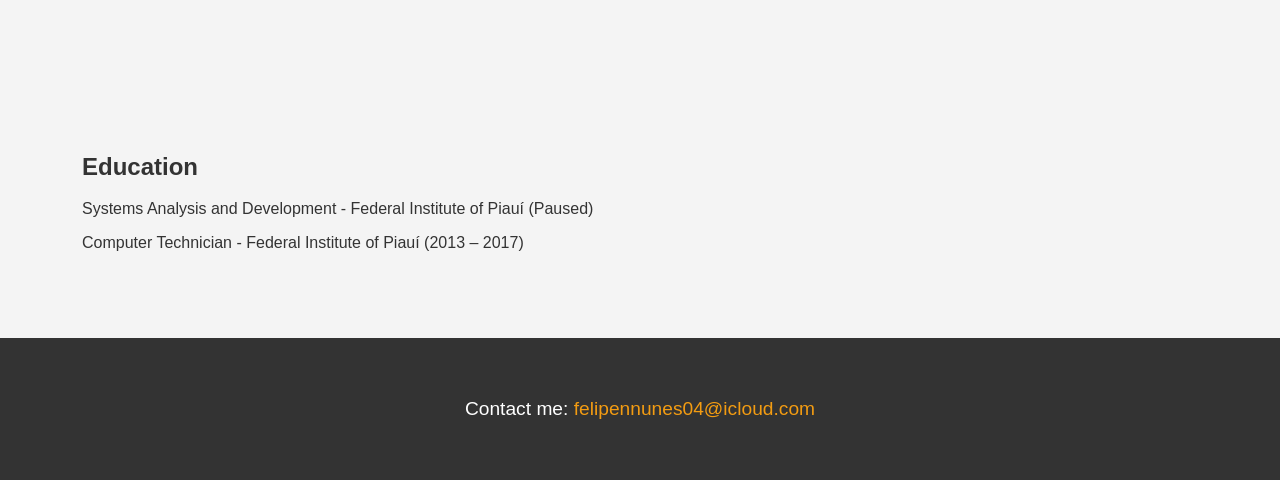
==== commit 327b4cdc: "Update index.html" ====
--- a/index.html
+++ b/index.html
@@ -1,79 +1,254 @@
 <!DOCTYPE html>
-<html lang="pt-BR">
+<html lang="en">
 <head>
   <meta charset="UTF-8">
   <meta name="viewport" content="width=device-width, initial-scale=1.0">
-  <title>Suporte & Política de Privacidade</title>
-  <style>
-    body {
-      font-family: -apple-system, BlinkMacSystemFont, Arial, sans-serif;
-      margin: 0;
-      padding: 20px;
-      background: #f5f7f9;
-      color: #1c1c1e;
-    }
-    .container {
-      max-width: 800px;
-      margin: auto;
-      background: white;
-      padding: 24px;
-      border-radius: 12px;
-      box-shadow: 0 4px 20px rgba(0,0,0,0.05);
-    }
-    h1 {
-      margin-top: 0;
-      color: #0F3D4C;
-    }
-    h2 {
-      margin-top: 24px;
-      color: #0F3D4C;
-    }
-    p {
-      line-height: 1.6;
-    }
-    .email {
-      font-weight: bold;
-      color: #007aff;
-    }
-  </style>
+  <title>Felipe Nunes Portfolio</title>
+  <link rel="stylesheet" href="styles.css">
+  <link rel="stylesheet" href="https://cdnjs.cloudflare.com/ajax/libs/font-awesome/6.5.1/css/all.min.css">
 </head>
 <body>
-  <div class="container">
-    
-    <h1>🎣 Suporte</h1>
-    <p>Se você precisar de ajuda com o aplicativo, entre em contato:</p>
-    <p class="email">felipennunes04@icloud.com</p>
-    <p>Respondemos o mais rápido possível.</p>
-
-    <h2>Sobre o app</h2>
-    <p>Este aplicativo ajuda pescadores a identificar os melhores dias, horários e estratégias para pesca com base em clima, lua e condições ambientais.</p>
-
-    <hr>
-
-    <h1>🔒 Política de Privacidade</h1>
-
-    <p>Esta política descreve como coletamos e usamos suas informações ao utilizar o aplicativo.</p>
-
-    <h2>Informações coletadas</h2>
-    <p>Podemos coletar informações como nome, email, localização e dados de uso para melhorar a experiência do usuário.</p>
-
-    <h2>Uso das informações</h2>
-    <p>Os dados são utilizados para:</p>
-    <ul>
-      <li>Permitir o funcionamento do aplicativo</li>
-      <li>Personalizar a experiência do usuário</li>
-      <li>Melhorar nossos serviços</li>
-    </ul>
-
-    <h2>Compartilhamento de dados</h2>
-    <p>Não vendemos seus dados. Podemos utilizar serviços de terceiros como Firebase (Google) para autenticação e armazenamento.</p>
-
-    <h2>Exclusão de dados</h2>
-    <p>Você pode solicitar a exclusão dos seus dados a qualquer momento entrando em contato pelo email informado.</p>
-
-    <h2>Contato</h2>
-    <p class="email">felipennunes04@icloud.com</p>
-
-  </div>
+  <header class="fade-in">
+    <div class="container">
+      <h1>Felipe do Nascimento Nunes</h1>
+      <p>Senior Frontend and Fullstack Software Engineer</p>
+      <a href="https://www.linkedin.com/in/felipennunes04" target="_blank">LinkedIn</a>
+      <a href="https://github.com/FelipeNunes04" target="_blank">GitHub</a>
+    </div>
+  </header>
+
+  <section id="about" class="fade-in">
+    <div class="container">
+      <h2>About Me</h2>
+      <p>Experienced Senior Frontend and Fullstack Software Engineer with 9 years of hands-on expertise across industries including Energy, Finance, IoT, Health, Education, and Smart Cities. Strong leader with a proven track record in agile team management, software architecture, and high-quality mobile and web application development. Proficient in React Native, Typescript, and backend technologies like Node.js and Python. Adept in SCRUM and Kanban, with a passion for team building and delivering scalable solutions.</p>
+    </div>
+  </section>
+
+  <section id="skills" class="fade-in">
+    <div class="container">
+      <h2>Skills</h2>
+      <div class="skills-grid">
+        <div>
+          <h3>Frontend</h3>
+          <p>React Native, ReactJS, Angular, Vue.js, Ionic, Swift</p>
+        </div>
+        <div>
+          <h3>Backend</h3>
+          <p>Node.js, Python, Django, Java</p>
+        </div>
+        <div>
+          <h3>DevOps</h3>
+          <p>AWS, DigitalOcean, Kubernetes, Git & Git Flow</p>
+        </div>
+        <div>
+          <h3>Methodologies</h3>
+          <p>Kanban, Scrum</p>
+        </div>
+        <div>
+          <h3>Languages</h3>
+          <p>English (C1)</p>
+        </div>
+      </div>
+    </div>
+  </section>
+
+  <section id="experience" class="fade-in">
+    <div class="container">
+      <h2>Experience</h2>
+      <div class="carousel-container">
+        <button class="carousel-nav prev" aria-label="Previous">&#10094;</button>
+        <div class="carousel">
+          <div class="carousel-track">
+            <div class="carousel-item active">
+              <div class="experience-date">Oct 2024 – Present</div>
+              <div class="tech-icons">
+                <i class="fab fa-react" title="React Native"></i>
+                <svg class="tech-icon" viewBox="0 0 128 128" title="TypeScript">
+                    <path fill="#007acc" d="M2 63.91v62.5h125v-125H2zm100.73-5a15.56 15.56 0 017.82 4.5 20.58 20.58 0 013 4c0 .16-5.4 3.81-8.69 5.85-.12.08-.6-.44-1.13-1.23a7.09 7.09 0 00-5.87-3.53c-3.79-.26-6.23 1.73-6.21 5a4.58 4.58 0 00.54 2.34c.83 1.73 2.38 2.76 7.24 4.86 8.95 3.85 12.78 6.39 15.16 10 2.66 4 3.25 10.46 1.45 15.24-2 5.2-6.9 8.73-13.83 9.9a38.32 38.32 0 01-9.52-.1A23 23 0 0180 109.19c-1.15-1.27-3.39-4.58-3.25-4.82a9.34 9.34 0 011.15-.73l4.6-2.64 3.59-2.08.75 1.11a16.78 16.78 0 004.74 4.54c4 2.1 9.46 1.81 12.16-.62a5.43 5.43 0 00.69-6.92c-1-1.39-3-2.56-8.59-5-6.45-2.78-9.23-4.5-11.77-7.24a16.48 16.48 0 01-3.43-6.25 25 25 0 01-.22-8c1.33-6.23 6-10.58 12.82-11.87a31.66 31.66 0 019.49.26zm-29.34 5.24v5.12H57.16v46.23H45.65V69.26H29.38v-5a49.19 49.19 0 01.14-5.16c.06-.08 10-.12 22-.1h21.81z"/>
+                </svg>
+              </div>
+              <h3>Senior Frontend Software Engineer</h3>
+              <p>ScrumLaunch — Remote</p>
+              <ul>
+                <li>Leading high-level mobile application development using React Native and TypeScript.</li>
+                <li>Collaborating with cross-functional teams to deliver scalable, maintainable applications for various clients.</li>
+              </ul>
+            </div>
+            <div class="carousel-item">
+              <div class="experience-date">Aug 2022 – Aug 2024</div>
+              <div class="tech-icons">
+                <i class="fab fa-react" title="React Native"></i>
+                <svg class="tech-icon" viewBox="0 0 128 128" title="TypeScript">
+                    <path fill="#007acc" d="M2 63.91v62.5h125v-125H2zm100.73-5a15.56 15.56 0 017.82 4.5 20.58 20.58 0 013 4c0 .16-5.4 3.81-8.69 5.85-.12.08-.6-.44-1.13-1.23a7.09 7.09 0 00-5.87-3.53c-3.79-.26-6.23 1.73-6.21 5a4.58 4.58 0 00.54 2.34c.83 1.73 2.38 2.76 7.24 4.86 8.95 3.85 12.78 6.39 15.16 10 2.66 4 3.25 10.46 1.45 15.24-2 5.2-6.9 8.73-13.83 9.9a38.32 38.32 0 01-9.52-.1A23 23 0 0180 109.19c-1.15-1.27-3.39-4.58-3.25-4.82a9.34 9.34 0 011.15-.73l4.6-2.64 3.59-2.08.75 1.11a16.78 16.78 0 004.74 4.54c4 2.1 9.46 1.81 12.16-.62a5.43 5.43 0 00.69-6.92c-1-1.39-3-2.56-8.59-5-6.45-2.78-9.23-4.5-11.77-7.24a16.48 16.48 0 01-3.43-6.25 25 25 0 01-.22-8c1.33-6.23 6-10.58 12.82-11.87a31.66 31.66 0 019.49.26zm-29.34 5.24v5.12H57.16v46.23H45.65V69.26H29.38v-5a49.19 49.19 0 01.14-5.16c.06-.08 10-.12 22-.1h21.81z"/>
+                </svg>
+              </div>
+              <h3>Specialist Frontend Software Engineer</h3>
+              <p>QAT Global — Remote</p>
+              <ul>
+                <li>Delivered high-performance mobile applications with React Native, Expo, and TypeScript.</li>
+                <li>Led frontend development for large-scale projects, optimizing user experiences and performance.</li>
+              </ul>
+            </div>
+            <div class="carousel-item">
+              <div class="experience-date">Feb 2021 – Aug 2022</div>
+              <div class="tech-icons">
+                <i class="fab fa-react" title="React Native"></i>
+                <i class="fab fa-node" title="Node.js"></i>
+                <svg class="tech-icon" viewBox="0 0 128 128" title="TypeScript">
+                    <path fill="#007acc" d="M2 63.91v62.5h125v-125H2zm100.73-5a15.56 15.56 0 017.82 4.5 20.58 20.58 0 013 4c0 .16-5.4 3.81-8.69 5.85-.12.08-.6-.44-1.13-1.23a7.09 7.09 0 00-5.87-3.53c-3.79-.26-6.23 1.73-6.21 5a4.58 4.58 0 00.54 2.34c.83 1.73 2.38 2.76 7.24 4.86 8.95 3.85 12.78 6.39 15.16 10 2.66 4 3.25 10.46 1.45 15.24-2 5.2-6.9 8.73-13.83 9.9a38.32 38.32 0 01-9.52-.1A23 23 0 0180 109.19c-1.15-1.27-3.39-4.58-3.25-4.82a9.34 9.34 0 011.15-.73l4.6-2.64 3.59-2.08.75 1.11a16.78 16.78 0 004.74 4.54c4 2.1 9.46 1.81 12.16-.62a5.43 5.43 0 00.69-6.92c-1-1.39-3-2.56-8.59-5-6.45-2.78-9.23-4.5-11.77-7.24a16.48 16.48 0 01-3.43-6.25 25 25 0 01-.22-8c1.33-6.23 6-10.58 12.82-11.87a31.66 31.66 0 019.49.26zm-29.34 5.24v5.12H57.16v46.23H45.65V69.26H29.38v-5a49.19 49.19 0 01.14-5.16c.06-.08 10-.12 22-.1h21.81z"/>
+                </svg>
+                <i class="fab fa-aws" title="AWS"></i>
+                <i class="fas fa-cubes" title="Kubernetes"></i>
+              </div>
+              <h3>Senior Fullstack Software Engineer</h3>
+              <p>Invillia — Remote</p>
+              <ul>
+                <li>Designed and built scalable solutions using React Native, Node.js, and TypeScript.</li>
+                <li>Implemented API solutions on AWS and managed containerized environments with Kubernetes.</li>
+                <li>Collaborated with global teams to deliver products with a focus on cloud-native architecture.</li>
+              </ul>
+            </div>
+            <div class="carousel-item">
+              <div class="experience-date">Nov 2019 – Oct 2020</div>
+              <div class="tech-icons">
+                <i class="fab fa-react" title="React Native"></i>
+                <svg class="tech-icon" viewBox="0 0 128 128" title="TypeScript">
+                    <path fill="#007acc" d="M2 63.91v62.5h125v-125H2zm100.73-5a15.56 15.56 0 017.82 4.5 20.58 20.58 0 013 4c0 .16-5.4 3.81-8.69 5.85-.12.08-.6-.44-1.13-1.23a7.09 7.09 0 00-5.87-3.53c-3.79-.26-6.23 1.73-6.21 5a4.58 4.58 0 00.54 2.34c.83 1.73 2.38 2.76 7.24 4.86 8.95 3.85 12.78 6.39 15.16 10 2.66 4 3.25 10.46 1.45 15.24-2 5.2-6.9 8.73-13.83 9.9a38.32 38.32 0 01-9.52-.1A23 23 0 0180 109.19c-1.15-1.27-3.39-4.58-3.25-4.82a9.34 9.34 0 011.15-.73l4.6-2.64 3.59-2.08.75 1.11a16.78 16.78 0 004.74 4.54c4 2.1 9.46 1.81 12.16-.62a5.43 5.43 0 00.69-6.92c-1-1.39-3-2.56-8.59-5-6.45-2.78-9.23-4.5-11.77-7.24a16.48 16.48 0 01-3.43-6.25 25 25 0 01-.22-8c1.33-6.23 6-10.58 12.82-11.87a31.66 31.66 0 019.49.26zm-29.34 5.24v5.12H57.16v46.23H45.65V69.26H29.38v-5a49.19 49.19 0 01.14-5.16c.06-.08 10-.12 22-.1h21.81z"/>
+                </svg>
+              </div>
+              <h3>Freelance Mobile Developer</h3>
+              <p>Agência Empire — Remote</p>
+              <ul>
+                <li>Developed the Rastrek mobile application for Android and iOS platforms using React Native and TypeScript.</li>
+                <li>Managed the end-to-end mobile development process from design to deployment.</li>
+              </ul>
+            </div>
+            <div class="carousel-item">
+              <div class="experience-date">Mar 2019 – Feb 2021</div>
+              <div class="tech-icons">
+                <i class="fab fa-react" title="React Native"></i>
+                <i class="fab fa-angular" title="Angular"></i>
+                <i class="fab fa-python" title="Python"></i>
+                <svg class="tech-icon" viewBox="0 0 128 128" title="TypeScript">
+                    <path fill="#007acc" d="M2 63.91v62.5h125v-125H2zm100.73-5a15.56 15.56 0 017.82 4.5 20.58 20.58 0 013 4c0 .16-5.4 3.81-8.69 5.85-.12.08-.6-.44-1.13-1.23a7.09 7.09 0 00-5.87-3.53c-3.79-.26-6.23 1.73-6.21 5a4.58 4.58 0 00.54 2.34c.83 1.73 2.38 2.76 7.24 4.86 8.95 3.85 12.78 6.39 15.16 10 2.66 4 3.25 10.46 1.45 15.24-2 5.2-6.9 8.73-13.83 9.9a38.32 38.32 0 01-9.52-.1A23 23 0 0180 109.19c-1.15-1.27-3.39-4.58-3.25-4.82a9.34 9.34 0 011.15-.73l4.6-2.64 3.59-2.08.75 1.11a16.78 16.78 0 004.74 4.54c4 2.1 9.46 1.81 12.16-.62a5.43 5.43 0 00.69-6.92c-1-1.39-3-2.56-8.59-5-6.45-2.78-9.23-4.5-11.77-7.24a16.48 16.48 0 01-3.43-6.25 25 25 0 01-.22-8c1.33-6.23 6-10.58 12.82-11.87a31.66 31.66 0 019.49.26zm-29.34 5.24v5.12H57.16v46.23H45.65V69.26H29.38v-5a49.19 49.19 0 01.14-5.16c.06-.08 10-.12 22-.1h21.81z"/>
+                </svg>
+              </div>
+              <h3>Senior Fullstack Software Engineer</h3>
+              <p>Zasso Group — Remote</p>
+              <ul>
+                <li>Contributed to internal product development using React Native for mobile, and Django and Angular for web platforms.</li>
+                <li>Designed cloud architecture solutions on AWS.</li>
+              </ul>
+            </div>
+            <div class="carousel-item">
+              <div class="experience-date">Dec 2018 – Aug 2020</div>
+              <div class="tech-icons">
+                <i class="fab fa-react" title="React Native"></i>
+                <i class="fab fa-vuejs" title="Vue.js"></i>
+                <i class="fab fa-node" title="Node.js"></i>
+              </div>
+              <h3>Fullstack Freelance Developer</h3>
+              <p>Organize-Here — Remote</p>
+              <ul>
+                <li>Worked on app development using React Native, Vue.js, and Node.js.</li>
+                <li>Delivered optimized and scalable solutions to enhance user experiences.</li>
+              </ul>
+            </div>
+            <div class="carousel-item">
+              <div class="experience-date">Dec 2018 – Mar 2019</div>
+              <div class="tech-icons">
+                <i class="fab fa-angular" title="Angular"></i>
+                <i class="fab fa-python" title="Python"></i>
+                <svg class="tech-icon" viewBox="0 0 128 128" title="TypeScript">
+                    <path fill="#007acc" d="M2 63.91v62.5h125v-125H2zm100.73-5a15.56 15.56 0 017.82 4.5 20.58 20.58 0 013 4c0 .16-5.4 3.81-8.69 5.85-.12.08-.6-.44-1.13-1.23a7.09 7.09 0 00-5.87-3.53c-3.79-.26-6.23 1.73-6.21 5a4.58 4.58 0 00.54 2.34c.83 1.73 2.38 2.76 7.24 4.86 8.95 3.85 12.78 6.39 15.16 10 2.66 4 3.25 10.46 1.45 15.24-2 5.2-6.9 8.73-13.83 9.9a38.32 38.32 0 01-9.52-.1A23 23 0 0180 109.19c-1.15-1.27-3.39-4.58-3.25-4.82a9.34 9.34 0 011.15-.73l4.6-2.64 3.59-2.08.75 1.11a16.78 16.78 0 004.74 4.54c4 2.1 9.46 1.81 12.16-.62a5.43 5.43 0 00.69-6.92c-1-1.39-3-2.56-8.59-5-6.45-2.78-9.23-4.5-11.77-7.24a16.48 16.48 0 01-3.43-6.25 25 25 0 01-.22-8c1.33-6.23 6-10.58 12.82-11.87a31.66 31.66 0 019.49.26zm-29.34 5.24v5.12H57.16v46.23H45.65V69.26H29.38v-5a49.19 49.19 0 01.14-5.16c.06-.08 10-.12 22-.1h21.81z"/>
+                </svg>
+              </div>
+              <h3>Contracted Fullstack Developer</h3>
+              <p>Camaro Electric — Remote</p>
+              <ul>
+                <li>Developed client projects utilizing Python with Django and Angular, focusing on delivering efficient solutions.</li>
+              </ul>
+            </div>
+            <div class="carousel-item">
+              <div class="experience-date">Mar 2018 – Nov 2018</div>
+              <div class="tech-icons">
+                <i class="fab fa-swift" title="Swift"></i>
+                <i class="fab fa-python" title="Python"></i>
+                <i class="fab fa-angular" title="Angular"></i>
+                <svg class="tech-icon" viewBox="0 0 128 128" title="TypeScript">
+                    <path fill="#007acc" d="M2 63.91v62.5h125v-125H2zm100.73-5a15.56 15.56 0 017.82 4.5 20.58 20.58 0 013 4c0 .16-5.4 3.81-8.69 5.85-.12.08-.6-.44-1.13-1.23a7.09 7.09 0 00-5.87-3.53c-3.79-.26-6.23 1.73-6.21 5a4.58 4.58 0 00.54 2.34c.83 1.73 2.38 2.76 7.24 4.86 8.95 3.85 12.78 6.39 15.16 10 2.66 4 3.25 10.46 1.45 15.24-2 5.2-6.9 8.73-13.83 9.9a38.32 38.32 0 01-9.52-.1A23 23 0 0180 109.19c-1.15-1.27-3.39-4.58-3.25-4.82a9.34 9.34 0 011.15-.73l4.6-2.64 3.59-2.08.75 1.11a16.78 16.78 0 004.74 4.54c4 2.1 9.46 1.81 12.16-.62a5.43 5.43 0 00.69-6.92c-1-1.39-3-2.56-8.59-5-6.45-2.78-9.23-4.5-11.77-7.24a16.48 16.48 0 01-3.43-6.25 25 25 0 01-.22-8c1.33-6.23 6-10.58 12.82-11.87a31.66 31.66 0 019.49.26zm-29.34 5.24v5.12H57.16v46.23H45.65V69.26H29.38v-5a49.19 49.19 0 01.14-5.16c.06-.08 10-.12 22-.1h21.81z"/>
+                </svg>
+              </div>
+              <h3>Freelance Fullstack Developer</h3>
+              <p>DV&T Solutions — Remote</p>
+              <ul>
+                <li>Led development of iOS applications with Swift and backend APIs using Django and Angular.</li>
+              </ul>
+            </div>
+            <div class="carousel-item">
+              <div class="experience-date">Nov 2017 – Dec 2018</div>
+              <div class="tech-icons">
+                <i class="fab fa-python" title="Python"></i>
+                <i class="fab fa-node" title="Node.js"></i>
+                <i class="fab fa-angular" title="Angular"></i>
+                <svg class="tech-icon" viewBox="0 0 128 128" title="TypeScript">
+                    <path fill="#007acc" d="M2 63.91v62.5h125v-125H2zm100.73-5a15.56 15.56 0 017.82 4.5 20.58 20.58 0 013 4c0 .16-5.4 3.81-8.69 5.85-.12.08-.6-.44-1.13-1.23a7.09 7.09 0 00-5.87-3.53c-3.79-.26-6.23 1.73-6.21 5a4.58 4.58 0 00.54 2.34c.83 1.73 2.38 2.76 7.24 4.86 8.95 3.85 12.78 6.39 15.16 10 2.66 4 3.25 10.46 1.45 15.24-2 5.2-6.9 8.73-13.83 9.9a38.32 38.32 0 01-9.52-.1A23 23 0 0180 109.19c-1.15-1.27-3.39-4.58-3.25-4.82a9.34 9.34 0 011.15-.73l4.6-2.64 3.59-2.08.75 1.11a16.78 16.78 0 004.74 4.54c4 2.1 9.46 1.81 12.16-.62a5.43 5.43 0 00.69-6.92c-1-1.39-3-2.56-8.59-5-6.45-2.78-9.23-4.5-11.77-7.24a16.48 16.48 0 01-3.43-6.25 25 25 0 01-.22-8c1.33-6.23 6-10.58 12.82-11.87a31.66 31.66 0 019.49.26zm-29.34 5.24v5.12H57.16v46.23H45.65V69.26H29.38v-5a49.19 49.19 0 01.14-5.16c.06-.08 10-.12 22-.1h21.81z"/>
+                </svg>
+                <i class="fab fa-vuejs" title="Vue.js"></i>
+              </div>
+              <h3>Fullstack Developer</h3>
+              <p>Mambee's Software Factory, Federal Institute of Piauí — Remote</p>
+              <ul>
+                <li>Worked on multiple customer projects using Python (Django), Node.js, Angular, and Vue.js.</li>
+                <li>Designed and implemented fullstack solutions for various clients.</li>
+              </ul>
+            </div>
+            <div class="carousel-item">
+              <div class="experience-date">Nov 2017 – Apr 2018</div>
+              <div class="tech-icons">
+                <i class="fab fa-angular" title="Angular"></i>
+                <svg class="tech-icon" viewBox="0 0 128 128" title="TypeScript">
+                    <path fill="#007acc" d="M2 63.91v62.5h125v-125H2zm100.73-5a15.56 15.56 0 017.82 4.5 20.58 20.58 0 013 4c0 .16-5.4 3.81-8.69 5.85-.12.08-.6-.44-1.13-1.23a7.09 7.09 0 00-5.87-3.53c-3.79-.26-6.23 1.73-6.21 5a4.58 4.58 0 00.54 2.34c.83 1.73 2.38 2.76 7.24 4.86 8.95 3.85 12.78 6.39 15.16 10 2.66 4 3.25 10.46 1.45 15.24-2 5.2-6.9 8.73-13.83 9.9a38.32 38.32 0 01-9.52-.1A23 23 0 0180 109.19c-1.15-1.27-3.39-4.58-3.25-4.82a9.34 9.34 0 011.15-.73l4.6-2.64 3.59-2.08.75 1.11a16.78 16.78 0 004.74 4.54c4 2.1 9.46 1.81 12.16-.62a5.43 5.43 0 00.69-6.92c-1-1.39-3-2.56-8.59-5-6.45-2.78-9.23-4.5-11.77-7.24a16.48 16.48 0 01-3.43-6.25 25 25 0 01-.22-8c1.33-6.23 6-10.58 12.82-11.87a31.66 31.66 0 019.49.26zm-29.34 5.24v5.12H57.16v46.23H45.65V69.26H29.38v-5a49.19 49.19 0 01.14-5.16c.06-.08 10-.12 22-.1h21.81z"/>
+                </svg>
+              </div>
+              <h3>Frontend Developer</h3>
+              <p>Municipality of Picos, PI — Remote</p>
+              <ul>
+                <li>Contributed to the Blue Zone Project for the city hall using Angular.</li>
+              </ul>
+            </div>
+            <div class="carousel-item">
+              <div class="experience-date">Since 2015</div>
+              <div class="tech-icons">
+                <i class="fab fa-js" title="JavaScript"></i>
+              </div>
+              <h3>Freelance Developer</h3>
+              <p>Various Clients (Brazil) — Remote</p>
+              <ul>
+                <li>Developed custom software solutions across multiple industries using a wide range of technologies.</li>
+              </ul>
+            </div>
+          </div>
+        </div>
+        <button class="carousel-nav next" aria-label="Next">&#10095;</button>
+      </div>
+    </div>
+  </section>
+
+  <section id="education" class="fade-in">
+    <div class="container">
+      <h2>Education</h2>
+      <p>Systems Analysis and Development - Federal Institute of Piauí (Paused)</p>
+      <p>Computer Technician - Federal Institute of Piauí (2013 – 2017)</p>
+    </div>
+  </section>
+
+  <footer class="fade-in">
+    <div class="container">
+      <p class="contact-me">Contact me: <a href="mailto:felipennunes04@icloud.com">felipennunes04@icloud.com</a></p>
+    </div>
+  </footer>
+
+  <script src="scripts.js"></script>
 </body>
 </html>
--- a/styles.css
+++ b/styles.css
@@ -0,0 +1,207 @@
+/* General styles */
+body {
+    font-family: 'Helvetica Neue', Arial, sans-serif;
+    margin: 0;
+    padding: 0;
+    background-color: #f4f4f4;
+    color: #333;
+    animation: fadeIn 1s ease-in-out;
+  }
+  
+  h1, h2 {
+    font-family: 'Montserrat', sans-serif;
+  }
+  
+  .container {
+    width: 90%;
+    max-width: 1200px;
+    margin: 0 auto;
+    padding: 20px 0;
+  }
+  
+  header {
+    text-align: center;
+    background-color: #333;
+    color: white;
+    padding: 60px 0;
+  }
+  
+  header h1 {
+    font-size: 3em;
+    margin-bottom: 10px;
+  }
+  
+  header p {
+    font-size: 1.2em;
+    margin-bottom: 20px;
+  }
+  
+  header a {
+    margin: 0 10px;
+    padding: 10px 20px;
+    background-color: #f39c12;
+    color: white;
+    text-decoration: none;
+    border-radius: 5px;
+  }
+  
+  header a:hover {
+    background-color: #e67e22;
+  }
+  
+  section {
+    padding: 50px 20px;
+  }
+  
+  .skills-grid {
+    display: grid;
+    grid-template-columns: repeat(auto-fit, minmax(250px, 1fr));
+    gap: 20px;
+  }
+  
+  .carousel-container {
+    position: relative;
+    width: 100%;
+    overflow: hidden;
+    padding: 20px 60px;
+    box-sizing: border-box;
+  }
+  
+  .carousel {
+    overflow: hidden;
+    padding: 30px 0;
+    margin: 0 -20px;
+  }
+  
+  .carousel-track {
+    display: flex;
+    transition: transform 0.5s ease-in-out;
+    gap: 40px;
+    padding: 0 20px;
+  }
+  
+  .carousel-item {
+    flex: 0 0 100%;
+    padding: 40px 30px;
+    background: rgba(255, 255, 255, 0.05);
+    border-radius: 8px;
+    position: relative;
+    min-height: 300px;
+    box-sizing: border-box;
+    opacity: 1;
+    transform: scale(0.98);
+    transition: transform 0.3s ease-in-out;
+  }
+  
+  .experience-date {
+    position: absolute;
+    top: 15px;
+    right: 30px;
+    background: #007bff;
+    color: white;
+    padding: 5px 15px;
+    border-radius: 20px;
+    font-size: 0.9em;
+  }
+  
+  .carousel-nav {
+    position: absolute;
+    top: 50%;
+    transform: translateY(-50%);
+    background: rgba(0, 123, 255, 0.8);
+    border: none;
+    color: white;
+    padding: 20px;
+    cursor: pointer;
+    border-radius: 50%;
+    z-index: 10;
+    transition: background-color 0.3s;
+    width: 50px;
+    height: 50px;
+    display: flex;
+    align-items: center;
+    justify-content: center;
+    font-size: 20px;
+  }
+  
+  .carousel-nav:hover {
+    background: rgba(0, 123, 255, 1);
+  }
+  
+  .carousel-nav.prev {
+    left: 20px;
+  }
+  
+  .carousel-nav.next {
+    right: 20px;
+  }
+  
+  .carousel-item.active {
+    transform: scale(1);
+  }
+  
+  .carousel-item:not(.active) {
+    pointer-events: none;
+  }
+  
+  footer {
+    background-color: #333;
+    color: white;
+    text-align: center;
+    padding: 20px;
+  }
+  
+  /* Animations */
+  @keyframes fadeIn {
+    from { opacity: 0; }
+    to { opacity: 1; }
+  }
+  
+  .fade-in {
+    animation: fadeIn 1.5s ease-in-out;
+  }
+  
+  .contact-me {
+    font-size: 1.2em;
+    margin-top: 20px;
+  }
+  
+  .contact-me a {
+    color: #f39c12;
+    text-decoration: none;
+  }
+  
+  .contact-me a:hover {
+    color: #e67e22;
+  }
+  
+  .tech-icons {
+    position: absolute;
+    top: 15px;
+    left: 30px;
+    display: flex;
+    gap: 10px;
+  }
+  
+  .tech-icons i {
+    font-size: 1.2rem;
+    color: #007bff;
+    transition: transform 0.2s ease-in-out;
+  }
+  
+  .tech-icons i:hover {
+    transform: scale(1.2);
+    color: #0056b3;
+  }
+  
+  .carousel-item h3 {
+    margin-top: 50px;
+  }
+  
+  .tech-icon {
+    width: 1em;
+    height: 1em;
+    display: inline-block;
+    vertical-align: middle;
+  }
+  
